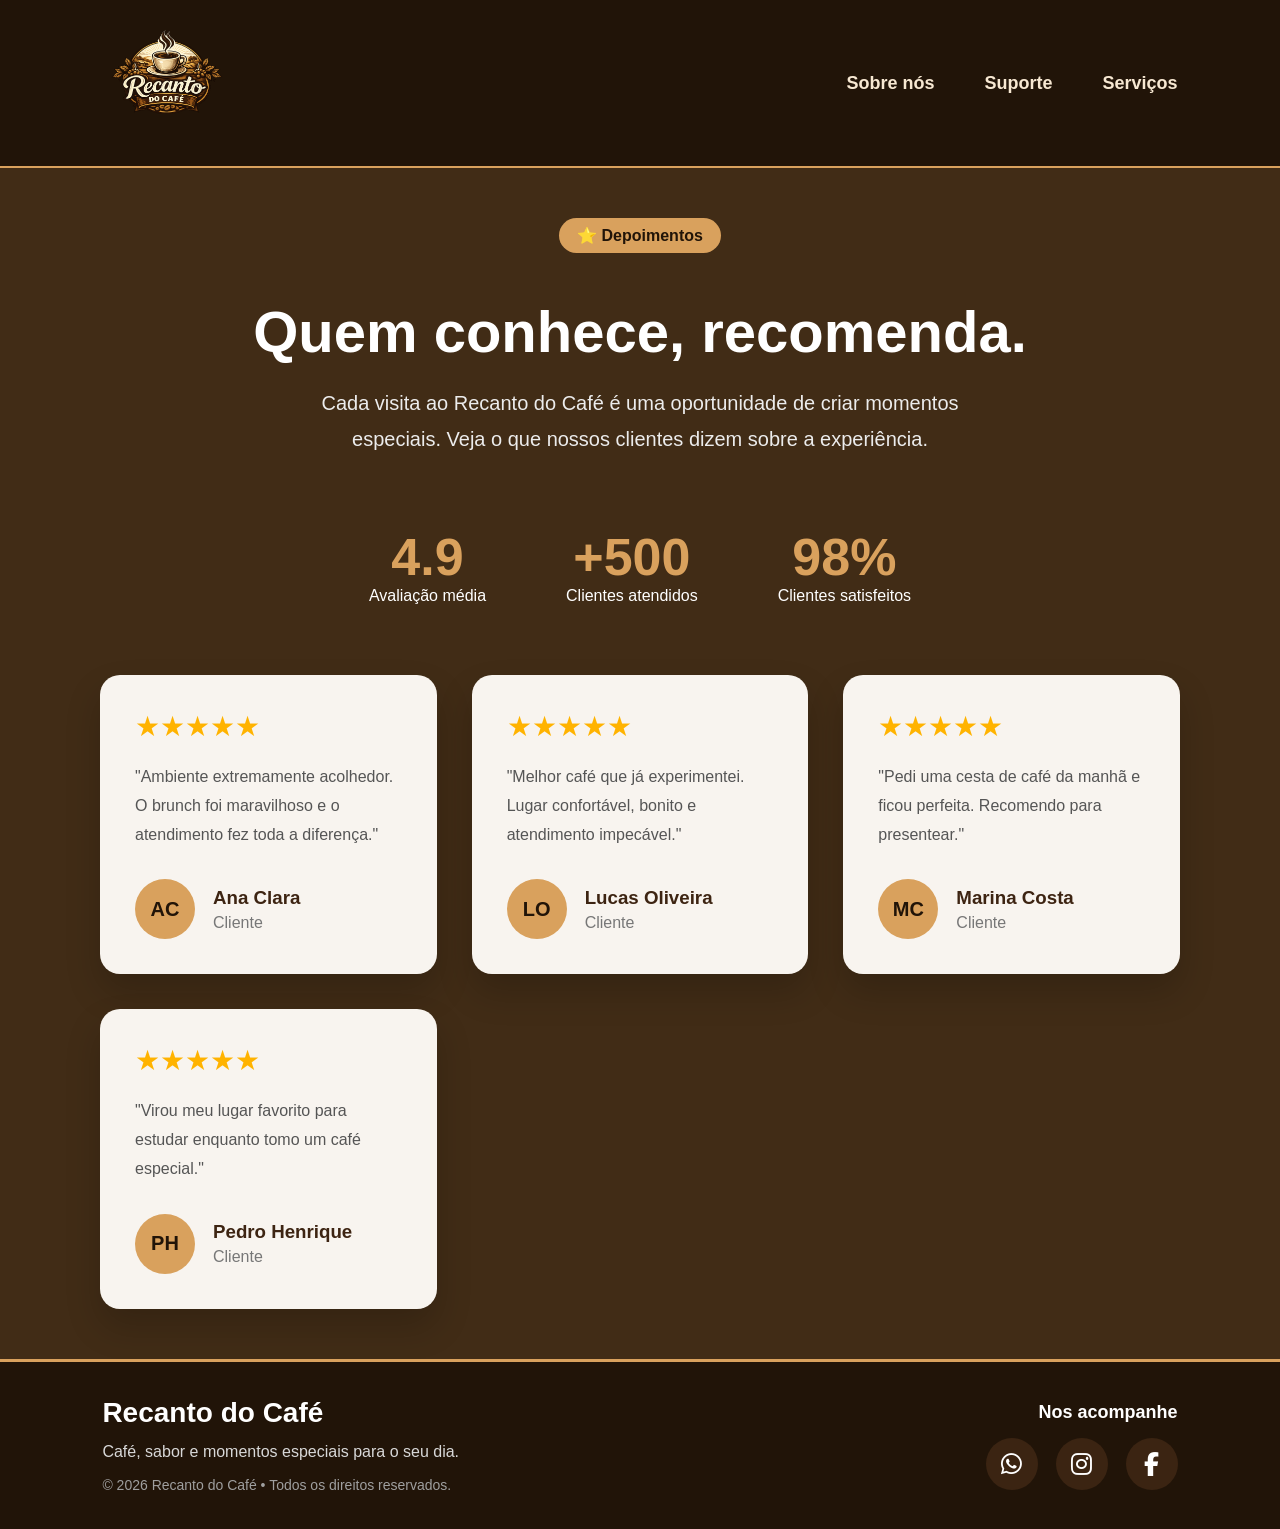
==== clientes.html @ d0ef9a6d "." ====
<!DOCTYPE html>
<html lang="pt-br">

<head>
    <meta charset="UTF-8">
    <meta name="viewport" content="width=device-width, initial-scale=1.0">
    <link rel="stylesheet" href="assets/styles/style.css">
    <link rel="stylesheet" href="https://cdnjs.cloudflare.com/ajax/libs/font-awesome/6.7.2/css/all.min.css">
    <link rel="icon" href="img/logo.png">
    <title>Recanto do Café | Depoimentos</title>
</head>

<body>
    <header>
        <div class="logo">
            <a href="index.php">
                <img src="img/logo.png" alt="Recanto do Café">
            </a>
        </div>

        <nav>
            <ul>
                <li><a href="sobre.html">Sobre nós</a></li>
                <li><a href="suporte.php">Suporte</a></li>
                <li><a href="servicos.html">Serviços</a></li>
            </ul>
        </nav>
    </header>

    <main>
        <section class="clientes-conteudo">

            <div class="titulo-clientes">

                <span class="tag">
                    ⭐ Depoimentos
                </span>

                <h1>Quem conhece, recomenda.</h1>

                <p>
                    Cada visita ao Recanto do Café é uma oportunidade de criar
                    momentos especiais. Veja o que nossos clientes dizem sobre
                    a experiência.
                </p>

            </div>

            <div class="estatisticas">

                <div class="numero">

                    <h2>4.9</h2>

                    <span>Avaliação média</span>

                </div>

                <div class="numero">

                    <h2>+500</h2>

                    <span>Clientes atendidos</span>

                </div>

                <div class="numero">

                    <h2>98%</h2>

                    <span>Clientes satisfeitos</span>

                </div>

            </div>

            <section class="depoimentos">

                <article class="depoimento">

                    <div class="estrelas">
                        ★★★★★
                    </div>

                    <p>
                        "Ambiente extremamente acolhedor. O brunch foi maravilhoso e
                        o atendimento fez toda a diferença."
                    </p>

                    <div class="cliente-info">

                        <div class="avatar">
                            AC
                        </div>

                        <div>

                            <h3>Ana Clara</h3>

                            <span>Cliente</span>

                        </div>

                    </div>

                </article>

                <article class="depoimento">

                    <div class="estrelas">
                        ★★★★★
                    </div>

                    <p>
                        "Melhor café que já experimentei. Lugar confortável,
                        bonito e atendimento impecável."
                    </p>

                    <div class="cliente-info">

                        <div class="avatar">
                            LO
                        </div>

                        <div>

                            <h3>Lucas Oliveira</h3>

                            <span>Cliente</span>

                        </div>

                    </div>

                </article>

                <article class="depoimento">

                    <div class="estrelas">
                        ★★★★★
                    </div>

                    <p>
                        "Pedi uma cesta de café da manhã e ficou perfeita.
                        Recomendo para presentear."
                    </p>

                    <div class="cliente-info">

                        <div class="avatar">
                            MC
                        </div>

                        <div>

                            <h3>Marina Costa</h3>

                            <span>Cliente</span>

                        </div>

                    </div>

                </article>

                <article class="depoimento">

                    <div class="estrelas">
                        ★★★★★
                    </div>

                    <p>
                        "Virou meu lugar favorito para estudar enquanto tomo um
                        café especial."
                    </p>

                    <div class="cliente-info">

                        <div class="avatar">
                            PH
                        </div>

                        <div>

                            <h3>Pedro Henrique</h3>

                            <span>Cliente</span>

                        </div>

                    </div>

                </article>

            </section>

        </section>
    </main>

    <footer>

        <div class="footer-conteudo">

            <div class="footer-info">

                <h3>Recanto do Café</h3>

                <p>
                    Café, sabor e momentos especiais para o seu dia.
                </p>

                <span>
                    &copy; 2026 Recanto do Café • Todos os direitos reservados.
                </span>

            </div>

            <div class="footer-redes">

                <h4>Nos acompanhe</h4>

                <div class="redes">

                    <a href="#" aria-label="WhatsApp">
                        <i class="fa-brands fa-whatsapp"></i>
                    </a>

                    <a href="#" aria-label="Instagram">
                        <i class="fa-brands fa-instagram"></i>
                    </a>

                    <a href="#" aria-label="Facebook">
                        <i class="fa-brands fa-facebook-f"></i>
                    </a>

                </div>

            </div>

        </div>

    </footer>
</body>

</html>
---- assets/styles/style.css ----
/* =========================================================
   RESET / BASE
========================================================= */

* {
    margin: 0;
    padding: 0;
    box-sizing: border-box;
}

html {
    scroll-behavior: smooth;
}

body {
    min-height: 100vh;
    display: flex;
    flex-direction: column;
    font-family: Arial, sans-serif;
    background: #412c16;
}

a {
    text-decoration: none;
    color: white;
}

img {
    display: block;
    max-width: 100%;
}


/* =========================================================
   HEADER
========================================================= */

header {
    width: 100%;
    background: #211408;
    padding: 18px 8%;

    display: flex;
    align-items: center;
    justify-content: space-between;

    border-bottom: 2px solid #d9a15d;
    position: relative;
    z-index: 1000;
}

.logo img {
    width: 130px;
    transition: transform .3s ease;
}

.logo img:hover {
    transform: scale(1.03);
}


/* MENU */

nav ul {
    display: flex;
    align-items: center;
    gap: 50px;
    list-style: none;
}

nav a {
    color: #f7e8d2;
    font-size: 18px;
    font-weight: 600;
    transition: color .25s ease;
}

nav a:hover {
    color: #d9a15d;
}


/* BOTÕES DO FORMULÁRIO */

.form button {
    padding: 10px 15px;
    margin: 5px;

    border: none;
    border-radius: 10px;

    background: #199400;
    color: white;

    font-size: 15px;
    font-weight: bold;

    transition: all .3s ease;
}

.form button:hover {
    cursor: pointer;
    transform: scale(1.03);
    background: #147800;
}


/* =========================================================
   HERO
========================================================= */

.hero {
    min-height: 5vh;
    padding: 40px 8%;

    display: flex;
    align-items: center;

    background: linear-gradient(
            #211408,
            #412c16
    );
}

.hero-conteudo {
    max-width: 700px;
    color: white;
}

.tag {
    display: inline-block;

    padding: 8px 18px;
    margin-bottom: 25px;

    border-radius: 30px;

    background: #d9a15d;
    color: #211408;

    font-weight: bold;
}

.hero h1 {
    margin-bottom: 25px;

    font-size: 64px;
    line-height: 1.1;
}

.hero p {
    margin-bottom: 40px;

    color: #f2f2f2;

    font-size: 22px;
    line-height: 1.7;
}

.hero-botoes {
    display: flex;
    gap: 20px;

    margin-bottom: 55px;
}

.btn-principal,
.btn-secundario {
    padding: 18px 38px;
    border-radius: 50px;

    transition: all .3s ease;
}

.btn-principal {
    background: #d9a15d;
    color: #211408;
    font-weight: bold;
}

.btn-principal:hover {
    transform: translateY(-4px);
}

.btn-secundario {
    border: 2px solid white;
    color: white;
}

.btn-secundario:hover {
    background: white;
    color: #211408;
}

.hero-info {
    display: flex;
    gap: 60px;
}

.hero-info h2 {
    color: #d9a15d;
    font-size: 34px;
}

.hero-info span {
    color: #e7e7e7;
}


/* =========================================================
   SERVIÇOS - HOME
========================================================= */

.servicos {
    display: grid;
    grid-template-columns: repeat(2, 1fr);
    gap: 30px;

    padding: 80px 10%;

    background: #412c16;
}

.card {
    overflow: hidden;

    display: flex;
    flex-direction: column;

    border-radius: 20px;
    background: #f8f1ea;
}

.card img {
    width: 100%;
    height: 300px;
    object-fit: cover;
}

.texto {
    padding: 40px;
}

.texto h2 {
    margin-bottom: 20px;

    color: #5a2415;
    font-size: 30px;
}

.texto p {
    color: #3d3d3d;
    line-height: 1.8;
}


/* =========================================================
   CARDÁPIO
========================================================= */

.cardapio {
    padding: 90px 10%;

    background: #412c16;
}

.conteudo-cardapio {
    max-width: 900px;
    margin: auto;

    text-align: center;
}

.cardapio h1 {
    margin-bottom: 18px;

    color: #ff7a1a;
    font-size: 52px;
}

.onda {
    width: 250px;
    height: 12px;

    margin: 0 auto 35px;

    background: radial-gradient(
            circle,
            #ff7a1a 65%,
            transparent 70%
    ) repeat-x;

    background-size: 22px 22px;
}

.cardapio p {
    max-width: 700px;

    margin: 0 auto 50px;

    color: white;
    line-height: 1.8;
}

.galeria {
    display: grid;
    grid-template-columns: repeat(2, 1fr);
    gap: 25px;

    margin-bottom: 50px;
}

.galeria img {
    width: 100%;
    height: 250px;

    object-fit: cover;

    transition: transform .3s ease;
}

.galeria img:hover {
    transform: scale(1.03);
}

.btn-cardapio {
    display: inline-block;

    padding: 18px 45px;

    border-radius: 50px;

    background: #199400;
    color: white;

    font-weight: 700;

    transition: all .3s ease;
}

.btn-cardapio:hover {
    transform: translateY(-3px);
    background: #147800;
}


/* =========================================================
   FOOTER
========================================================= */

footer {
    padding: 35px 8%;

    border-top: 3px solid #d9a15d;

    background: #211408;
    color: white;
}

.footer-conteudo {
    max-width: 1400px;
    margin: auto;

    display: flex;
    align-items: center;
    justify-content: space-between;

    gap: 40px;
    flex-wrap: wrap;
}

.footer-info h3 {
    margin-bottom: 10px;

    color: white;
    font-size: 28px;
}

.footer-info p {
    margin-bottom: 12px;

    color: #d8d8d8;
    font-size: 16px;
    line-height: 1.6;
}

.footer-info span {
    color: #9f9f9f;
    font-size: 14px;
}

.footer-redes {
    text-align: right;
}

.footer-redes h4 {
    margin-bottom: 15px;

    color: white;
    font-size: 18px;
}

.redes {
    display: flex;
    justify-content: flex-end;
    gap: 18px;
}

.redes a {
    width: 52px;
    height: 52px;

    display: flex;
    align-items: center;
    justify-content: center;

    border-radius: 50%;

    background: #3b2412;
    color: white;

    font-size: 24px;

    transition: all .3s ease;
}

.redes a:hover {
    transform: translateY(-4px);

    background: #d9a15d;
    color: #211408;

    box-shadow: 0 8px 18px rgba(0, 0, 0, .25);
}


/* =========================================================
   TÍTULO DAS PÁGINAS
========================================================= */

.section-titulo-paginas {
    padding: 30px;

    background: #412c16;

    text-align: center;
    color: white;
}


/* =========================================================
   SUPORTE
========================================================= */

.suporte-conteudo {
    padding: 80px 8%;
    margin: 50px;
    display: flex;
    align-items: center;
    justify-content: space-between;
    gap: 70px;

    background: #412c16;
}

.suporte-esquerda {
    flex: 1;

    padding: 50px;

    display: flex;
    flex-direction: column;
    align-items: center;
    gap: 20px;

    border: 1px solid #000;
    border-radius: 30px;

    background: #211408;
    color: wheat;
}

.suporte-direita {
    flex: 1;
}

.suporte-direita img {
    width: 100%;

    border-radius: 22px;

    box-shadow: 0 20px 40px rgba(0, 0, 0, .25);
}

.suporte h1 {
    margin: 20px 0;

    color: white;
    font-size: 58px;
}

.suporte p {
    margin-bottom: 40px;

    color: #ececec;

    font-size: 20px;
    line-height: 1.8;
}

.contatos {
    display: flex;
    flex-direction: column;
    gap: 25px;

    margin-bottom: 45px;
}

.contato-item {
    display: flex;
    align-items: center;
    gap: 20px;
}

.contato-item i {
    width: 60px;
    height: 60px;

    display: flex;
    align-items: center;
    justify-content: center;

    flex-shrink: 0;

    border-radius: 50%;

    background: #d9a15d;
    color: #211408;

    font-size: 24px;
}

.contato-item h3 {
    margin-bottom: 5px;
    color: white;
}

.contato-item span {
    color: #d7d7d7;
}

.apps {
    display: flex;
    gap: 20px;
}

.apps a {
    width: 60px;
    height: 60px;

    display: flex;
    align-items: center;
    justify-content: center;

    border-radius: 50%;

    background: #2d1d10;
    color: white;

    font-size: 28px;

    transition: all .3s ease;
}

.apps a:hover {
    transform: translateY(-5px);

    background: #d9a15d;
    color: #211408;
}


/* =========================================================
   SOBRE
========================================================= */

.sobre {
    flex: 1;

    padding: 90px 8%;

    background: #412c16;
}

.sobre-conteudo {
    padding: 50px 100px;

    display: flex;
    align-items: center;
    justify-content: space-between;

    gap: 80px;

    background: #412c16;
}

.sobre-imagem {
    flex: 1;
    text-align: center;
}

.sobre-imagem img {
    width: 100%;
    max-width: 450px;

    border-radius: 25px;

    box-shadow: 0 20px 40px rgba(0, 0, 0, .53);
}

.sobre-texto {
    flex: 1.2;
}

.sobre-texto h1 {
    margin: 20px 0;

    color: white;

    font-size: 56px;
    line-height: 1.2;
}

.sobre-texto p {
    margin-bottom: 25px;

    color: #ececec;

    font-size: 20px;
    line-height: 1.9;
}

.sobre-destaques {
    display: flex;
    flex-wrap: wrap;
    gap: 20px;

    margin-top: 40px;
}

.destaque {
    padding: 18px 22px;

    display: flex;
    align-items: center;
    gap: 15px;

    border-radius: 15px;

    background: #4d341b;

    transition: all .3s ease;
}

.destaque:hover {
    transform: translateY(-2px);
    background: #5b3e22;
}

.destaque i {
    color: #d9a15d;
    font-size: 24px;
}

.destaque span {
    color: white;
    font-weight: 600;
}


/* =========================================================
   PÁGINA DE SERVIÇOS
========================================================= */

.pagina-servicos {
    flex: 1;

    padding: 90px 8%;

    background: #412c16;
}

.servicos-conteudo {
    padding: 50px 100px;
    background: #412c16;
}

.titulo-servicos {
    margin-bottom: 70px;

    text-align: center;
    color: white;
}

.titulo-servicos h1 {
    margin: 20px 0;

    font-size: 58px;
}

.titulo-servicos p {
    max-width: 700px;
    margin: auto;

    color: #ececec;

    font-size: 20px;
    line-height: 1.8;
}

.cards-servicos {
    display: grid;

    grid-template-columns:
        repeat(auto-fit, minmax(320px, 1fr));

    gap: 40px;
}

.servico-card {
    overflow: hidden;

    border-radius: 22px;

    background: #f8f4ef;

    box-shadow: 0 18px 40px rgba(0, 0, 0, .18);

    transition: transform .35s ease;
}

.servico-card:hover {
    transform: translateY(-10px);
}

.servico-card img {
    width: 100%;
    height: 280px;

    object-fit: cover;
}

.servico-info {
    padding: 35px;
}

.servico-info i {
    width: 70px;
    height: 70px;

    margin-bottom: 25px;

    display: flex;
    align-items: center;
    justify-content: center;

    border-radius: 50%;

    background: #d9a15d;
    color: #211408;

    font-size: 30px;
}

.servico-info h2 {
    margin-bottom: 15px;

    color: #4b2411;
    font-size: 34px;
}

.servico-info p {
    margin-bottom: 25px;

    color: #555;
    line-height: 1.8;
}

.servico-info ul {
    margin-bottom: 35px;
    list-style: none;
}

.servico-info li {
    margin-bottom: 12px;

    color: #333;
    font-size: 17px;
}

.btn-servico {
    display: inline-block;

    padding: 16px 34px;

    border-radius: 40px;

    background: #199400;
    color: white;

    font-weight: 600;

    transition: all .3s ease;
}

.btn-servico:hover {
    transform: translateY(-3px);
    background: #147800;
}


/* =========================================================
   CLIENTES
========================================================= */

.clientes {
    flex: 1;

    padding: 90px 8%;

    background: #412c16;
}

.clientes-conteudo {
    padding: 50px 100px;

    background: #412c16;
}

.titulo-clientes {
    margin-bottom: 50px;

    text-align: center;
    color: white;
}

.titulo-clientes h1 {
    margin: 20px 0;

    font-size: 58px;
}

.titulo-clientes p {
    max-width: 700px;
    margin: auto;

    color: #ececec;

    font-size: 20px;
    line-height: 1.8;
}

.estatisticas {
    margin: 70px 0;

    display: flex;
    justify-content: center;
    flex-wrap: wrap;

    gap: 80px;
}

.numero {
    text-align: center;
}

.numero h2 {
    color: #d9a15d;
    font-size: 52px;
}

.numero span {
    color: white;
}

.depoimentos {
    display: grid;

    grid-template-columns:
        repeat(auto-fit, minmax(300px, 1fr));

    gap: 35px;
}

.depoimento {
    padding: 35px;

    border-radius: 20px;

    background: #f8f4ef;

    box-shadow: 0 18px 35px rgba(0, 0, 0, .18);

    transition: transform .3s ease;
}

.depoimento:hover {
    transform: translateY(-8px);
}

.estrelas {
    margin-bottom: 20px;

    color: #ffb300;
    font-size: 28px;
}

.depoimento p {
    margin-bottom: 30px;

    color: #555;
    line-height: 1.8;
}

.cliente-info {
    display: flex;
    align-items: center;
    gap: 18px;
}

.avatar {
    width: 60px;
    height: 60px;

    display: flex;
    align-items: center;
    justify-content: center;

    flex-shrink: 0;

    border-radius: 50%;

    background: #d9a15d;
    color: #211408;

    font-size: 20px;
    font-weight: bold;
}

.cliente-info h3 {
    margin-bottom: 5px;
    color: #3d2412;
}

.cliente-info span {
    color: #777;
}


/* =========================================================
   MODAL / MENU MOBILE
========================================================= */

.modal {
    position: fixed;
    top: 0;
    left: 0;

    width: 280px;
    height: 100vh;

    background: #211408;

    z-index: 9999;

    transform: translateX(-100%);
    visibility: hidden;

    transition: transform 0.3s ease,
    visibility 0.3s ease;
}

.modal.aberto {
    transform: translateX(0);
    visibility: visible;
}

/* =========================================================
   RESPONSIVO - TABLET
========================================================= */

@media (max-width: 1000px) {

    nav ul {
        gap: 25px;
    }

    nav a {
        font-size: 16px;
    }

    .hero h1 {
        font-size: 52px;
    }

    .sobre-conteudo,
    .servicos-conteudo,
    .clientes-conteudo {
        padding: 40px;
    }

    .suporte-conteudo {
        flex-direction: column-reverse;
        text-align: center;
    }

    .contato-item {
        justify-content: center;
    }

    .apps {
        justify-content: center;
    }
}


/* =========================================================
   RESPONSIVO - CELULAR
========================================================= */

@media (max-width: 768px) {

    /* HEADER */
    header {
        padding: 12px 18px;
    }

    .logo img {
        width: 75px;
    }

    nav ul {
        display: none;
    }

    .form button {
        display: none;
    }


    /* HERO */
    .hero {
        min-height: auto;
        padding: 40px 18px;
    }

    .hero h1 {
        font-size: 34px;
    }

    .hero p {
        font-size: 16px;
        line-height: 1.6;
    }

    .hero-botoes {
        flex-direction: column;
        gap: 12px;

        margin-bottom: 35px;
    }

    .btn-principal,
    .btn-secundario {
        width: 100%;

        padding: 14px 20px;

        text-align: center;
    }

    .hero-info {
        gap: 25px;
        flex-wrap: wrap;
    }

    .hero-info h2 {
        font-size: 26px;
    }


    /* SERVIÇOS HOME */
    .servicos {
        grid-template-columns: 1fr;

        padding: 30px 16px;
        gap: 18px;
    }

    .card img {
        height: 170px;
    }

    .texto {
        padding: 18px;
    }

    .texto h2 {
        margin-bottom: 10px;
        font-size: 18px;
    }

    .texto p {
        font-size: 13px;
        line-height: 1.5;
    }


    /* CARDÁPIO */
    .cardapio {
        padding: 35px 18px;
    }

    .cardapio h1 {
        font-size: 28px;
    }

    .cardapio p {
        font-size: 13px;
    }

    .galeria {
        grid-template-columns: 1fr 1fr;
        gap: 10px;
    }

    .galeria img {
        height: 120px;
    }

    .btn-cardapio {
        padding: 12px 20px;
        font-size: 12px;
    }


    /* SOBRE */
    .sobre {
        padding: 35px 18px;
    }

    .sobre-conteudo {
        padding: 20px 0;

        flex-direction: column;
        gap: 30px;

        text-align: center;
    }

    .sobre-imagem img {
        width: 100%;
        max-width: 320px;
        margin: auto;
    }

    .sobre-texto h1 {
        font-size: 34px;
    }

    .sobre-texto p {
        font-size: 14px;
        line-height: 1.6;
    }

    .sobre-destaques {
        justify-content: center;
    }

    .destaque {
        width: 100%;
        justify-content: center;
    }


    /* SUPORTE */
    .suporte-conteudo {
        padding: 35px 18px;

        flex-direction: column-reverse;
        gap: 30px;
    }

    .suporte-esquerda {
        width: 100%;
        margin: 0;
        padding: 30px 20px;
    }

    .suporte-direita img {
        width: 100%;
    }

    .suporte h1 {
        font-size: 32px;
    }

    .suporte p {
        font-size: 16px;
        line-height: 1.6;
    }

    .contato-item {
        justify-content: flex-start;
        text-align: left;
    }

    .apps {
        justify-content: center;
    }


    /* PÁGINA SERVIÇOS */
    .pagina-servicos {
        padding: 35px 18px;
    }

    .servicos-conteudo {
        padding: 20px 0;
    }

    .titulo-servicos {
        margin-bottom: 40px;
    }

    .titulo-servicos h1 {
        font-size: 34px;
    }

    .titulo-servicos p {
        font-size: 15px;
    }

    .cards-servicos {
        grid-template-columns: 1fr;
        gap: 25px;
    }

    .servico-card img {
        height: 200px;
    }

    .servico-info {
        padding: 25px;
    }

    .servico-info h2 {
        font-size: 27px;
    }


    /* CLIENTES */
    .clientes {
        padding: 35px 18px;
    }

    .clientes-conteudo {
        padding: 20px 0;
    }

    .titulo-clientes h1 {
        font-size: 30px;
    }

    .titulo-clientes p {
        font-size: 14px;
    }

    .estatisticas {
        gap: 35px;
        margin: 40px 0;
    }

    .numero h2 {
        font-size: 38px;
    }

    .depoimentos {
        grid-template-columns: 1fr;
        gap: 18px;
    }

    .depoimento {
        padding: 20px;
    }

    .depoimento p {
        font-size: 14px;
    }


    /* FOOTER */
    footer {
        padding: 25px 18px;
    }

    .footer-conteudo {
        flex-direction: column;
        align-items: center;

        text-align: center;
    }

    .footer-redes {
        text-align: center;
    }

    .redes {
        justify-content: center;
    }

    .footer-info p {
        font-size: 13px;
    }

    .footer-info span {
        font-size: 12px;
    }


    /* MODAL */
    .modal {
        width: 280px;
    }
}


/* =========================================================
   CELULARES PEQUENOS
========================================================= */

@media (max-width: 480px) {

    .hero h1 {
        font-size: 29px;
    }

    .hero p {
        font-size: 15px;
    }

    .hero-info {
        flex-direction: column;
        gap: 15px;
    }

    .cardapio h1,
    .titulo-servicos h1,
    .titulo-clientes h1 {
        font-size: 26px;
    }

    .galeria img {
        height: 100px;
    }

    .servico-info h2 {
        font-size: 24px;
    }

    .contato-item i {
        width: 50px;
        height: 50px;
        font-size: 20px;
    }

    .apps a {
        width: 52px;
        height: 52px;
        font-size: 23px;
    }
}
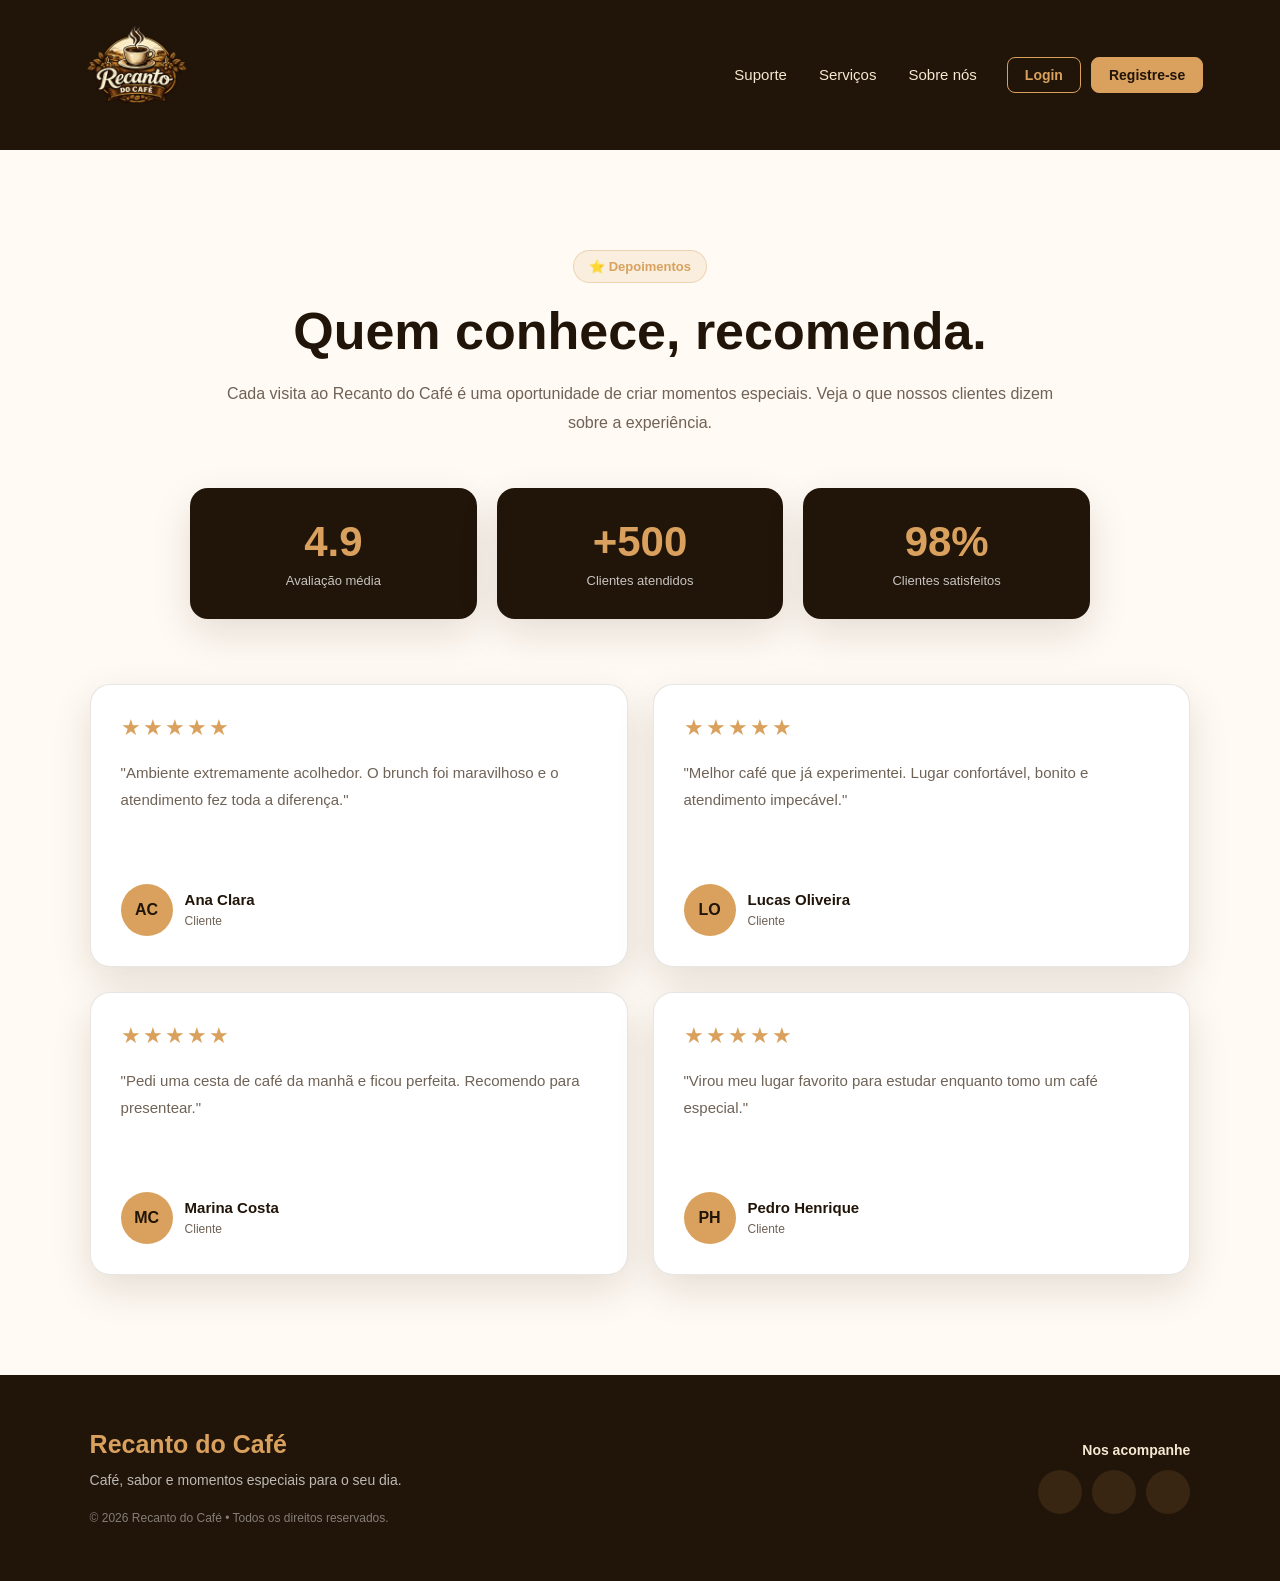
==== commit 42f3676f: "PRONTO" ====
--- a/clientes.html
+++ b/clientes.html
@@ -5,241 +5,284 @@
     <meta charset="UTF-8">
     <meta name="viewport" content="width=device-width, initial-scale=1.0">
     <link rel="stylesheet" href="assets/styles/style.css">
-    <link rel="stylesheet" href="https://cdnjs.cloudflare.com/ajax/libs/font-awesome/6.7.2/css/all.min.css">
+    <link rel="stylesheet" href="assets/styles/forms.css">
+    <link rel="stylesheet" href="assets/styles/responsividade.css">
     <link rel="icon" href="img/logo.png">
-    <title>Recanto do Café | Depoimentos</title>
+    <link href="https://cdnjs.cloudflare.com/ajax/libs/font-awesome/7.3.1/css/all.min.css">
+    <title>Recanto do Café | Home</title>
 </head>
 
 <body>
-    <header>
-        <div class="logo">
-            <a href="index.php">
-                <img src="img/logo.png" alt="Recanto do Café">
-            </a>
-        </div>
-
+<header>
+    <div class="logo">
+        <a href="index.php">
+            <img src="img/logo.png" alt="Recanto do Café">
+        </a>
+    </div>
+
+
+    <div class="nav">
         <nav>
             <ul>
-                <li><a href="sobre.html">Sobre nós</a></li>
                 <li><a href="suporte.php">Suporte</a></li>
                 <li><a href="servicos.html">Serviços</a></li>
+                <li><a href="sobre.html">Sobre nós</a></li>
             </ul>
         </nav>
-    </header>
-
-    <main>
-        <section class="clientes-conteudo">
-
-            <div class="titulo-clientes">
+    </div>
+
+
+    <div class="form">
+        <button>
+            <a href="form_login.php">Login</a>
+        </button>
+        <button>
+            <a href="form_register.php">Registre-se</a>
+        </button>
+    </div>
+
+    <div class="modal">
+        <button class="menu-btn">
+            <i class="fa-solid fa-bars"></i>
+        </button>
+    </div>
+    <div class="menuDropDown">
+        <nav>
+            <ul>
+                <li><a href="suporte.php">Suporte</a></li>
+                <li><a href="servicos.html">Serviços</a></li>
+                <li><a href="sobre.html">Sobre nós</a></li>
+                <li><a href="clientes.html">Clientes</a></li>
+            </ul>
+        </nav>
+
+
+        <div class="form">
+            <button>
+                <a href="form_login.php">Login</a>
+            </button>
+            <button>
+                <a href="form_register.php">Registre-se</a>
+            </button>
+        </div>
+    </div>
+</header>
+
+<main>
+    <section class="clientes-conteudo">
+
+        <div class="titulo-clientes">
 
                 <span class="tag">
                     ⭐ Depoimentos
                 </span>
 
-                <h1>Quem conhece, recomenda.</h1>
-
-                <p>
-                    Cada visita ao Recanto do Café é uma oportunidade de criar
-                    momentos especiais. Veja o que nossos clientes dizem sobre
-                    a experiência.
-                </p>
-
-            </div>
-
-            <div class="estatisticas">
-
-                <div class="numero">
-
-                    <h2>4.9</h2>
-
-                    <span>Avaliação média</span>
-
-                </div>
-
-                <div class="numero">
-
-                    <h2>+500</h2>
-
-                    <span>Clientes atendidos</span>
-
-                </div>
-
-                <div class="numero">
-
-                    <h2>98%</h2>
-
-                    <span>Clientes satisfeitos</span>
-
-                </div>
-
-            </div>
-
-            <section class="depoimentos">
-
-                <article class="depoimento">
-
-                    <div class="estrelas">
-                        ★★★★★
-                    </div>
-
-                    <p>
-                        "Ambiente extremamente acolhedor. O brunch foi maravilhoso e
-                        o atendimento fez toda a diferença."
-                    </p>
-
-                    <div class="cliente-info">
-
-                        <div class="avatar">
-                            AC
-                        </div>
-
-                        <div>
-
-                            <h3>Ana Clara</h3>
-
-                            <span>Cliente</span>
-
-                        </div>
-
-                    </div>
-
-                </article>
-
-                <article class="depoimento">
-
-                    <div class="estrelas">
-                        ★★★★★
-                    </div>
-
-                    <p>
-                        "Melhor café que já experimentei. Lugar confortável,
-                        bonito e atendimento impecável."
-                    </p>
-
-                    <div class="cliente-info">
-
-                        <div class="avatar">
-                            LO
-                        </div>
-
-                        <div>
-
-                            <h3>Lucas Oliveira</h3>
-
-                            <span>Cliente</span>
-
-                        </div>
-
-                    </div>
-
-                </article>
-
-                <article class="depoimento">
-
-                    <div class="estrelas">
-                        ★★★★★
-                    </div>
-
-                    <p>
-                        "Pedi uma cesta de café da manhã e ficou perfeita.
-                        Recomendo para presentear."
-                    </p>
-
-                    <div class="cliente-info">
-
-                        <div class="avatar">
-                            MC
-                        </div>
-
-                        <div>
-
-                            <h3>Marina Costa</h3>
-
-                            <span>Cliente</span>
-
-                        </div>
-
-                    </div>
-
-                </article>
-
-                <article class="depoimento">
-
-                    <div class="estrelas">
-                        ★★★★★
-                    </div>
-
-                    <p>
-                        "Virou meu lugar favorito para estudar enquanto tomo um
-                        café especial."
-                    </p>
-
-                    <div class="cliente-info">
-
-                        <div class="avatar">
-                            PH
-                        </div>
-
-                        <div>
-
-                            <h3>Pedro Henrique</h3>
-
-                            <span>Cliente</span>
-
-                        </div>
-
-                    </div>
-
-                </article>
-
-            </section>
+            <h1>Quem conhece, recomenda.</h1>
+
+            <p>
+                Cada visita ao Recanto do Café é uma oportunidade de criar
+                momentos especiais. Veja o que nossos clientes dizem sobre
+                a experiência.
+            </p>
+
+        </div>
+
+        <div class="estatisticas">
+
+            <div class="numero">
+
+                <h2>4.9</h2>
+
+                <span>Avaliação média</span>
+
+            </div>
+
+            <div class="numero">
+
+                <h2>+500</h2>
+
+                <span>Clientes atendidos</span>
+
+            </div>
+
+            <div class="numero">
+
+                <h2>98%</h2>
+
+                <span>Clientes satisfeitos</span>
+
+            </div>
+
+        </div>
+
+        <section class="depoimentos">
+
+            <article class="depoimento">
+
+                <div class="estrelas">
+                    ★★★★★
+                </div>
+
+                <p>
+                    "Ambiente extremamente acolhedor. O brunch foi maravilhoso e
+                    o atendimento fez toda a diferença."
+                </p>
+
+                <div class="cliente-info">
+
+                    <div class="avatar">
+                        AC
+                    </div>
+
+                    <div>
+
+                        <h3>Ana Clara</h3>
+
+                        <span>Cliente</span>
+
+                    </div>
+
+                </div>
+
+            </article>
+
+            <article class="depoimento">
+
+                <div class="estrelas">
+                    ★★★★★
+                </div>
+
+                <p>
+                    "Melhor café que já experimentei. Lugar confortável,
+                    bonito e atendimento impecável."
+                </p>
+
+                <div class="cliente-info">
+
+                    <div class="avatar">
+                        LO
+                    </div>
+
+                    <div>
+
+                        <h3>Lucas Oliveira</h3>
+
+                        <span>Cliente</span>
+
+                    </div>
+
+                </div>
+
+            </article>
+
+            <article class="depoimento">
+
+                <div class="estrelas">
+                    ★★★★★
+                </div>
+
+                <p>
+                    "Pedi uma cesta de café da manhã e ficou perfeita.
+                    Recomendo para presentear."
+                </p>
+
+                <div class="cliente-info">
+
+                    <div class="avatar">
+                        MC
+                    </div>
+
+                    <div>
+
+                        <h3>Marina Costa</h3>
+
+                        <span>Cliente</span>
+
+                    </div>
+
+                </div>
+
+            </article>
+
+            <article class="depoimento">
+
+                <div class="estrelas">
+                    ★★★★★
+                </div>
+
+                <p>
+                    "Virou meu lugar favorito para estudar enquanto tomo um
+                    café especial."
+                </p>
+
+                <div class="cliente-info">
+
+                    <div class="avatar">
+                        PH
+                    </div>
+
+                    <div>
+
+                        <h3>Pedro Henrique</h3>
+
+                        <span>Cliente</span>
+
+                    </div>
+
+                </div>
+
+            </article>
 
         </section>
-    </main>
-
-    <footer>
-
-        <div class="footer-conteudo">
-
-            <div class="footer-info">
-
-                <h3>Recanto do Café</h3>
-
-                <p>
-                    Café, sabor e momentos especiais para o seu dia.
-                </p>
-
-                <span>
+
+    </section>
+</main>
+
+<footer>
+
+    <div class="footer-conteudo">
+
+        <div class="footer-info">
+
+            <h3>Recanto do Café</h3>
+
+            <p>
+                Café, sabor e momentos especiais para o seu dia.
+            </p>
+
+            <span>
                     &copy; 2026 Recanto do Café • Todos os direitos reservados.
                 </span>
 
-            </div>
-
-            <div class="footer-redes">
-
-                <h4>Nos acompanhe</h4>
-
-                <div class="redes">
-
-                    <a href="#" aria-label="WhatsApp">
-                        <i class="fa-brands fa-whatsapp"></i>
-                    </a>
-
-                    <a href="#" aria-label="Instagram">
-                        <i class="fa-brands fa-instagram"></i>
-                    </a>
-
-                    <a href="#" aria-label="Facebook">
-                        <i class="fa-brands fa-facebook-f"></i>
-                    </a>
-
-                </div>
-
-            </div>
-
-        </div>
-
-    </footer>
+        </div>
+
+        <div class="footer-redes">
+
+            <h4>Nos acompanhe</h4>
+
+            <div class="redes">
+
+                <a href="#" aria-label="WhatsApp">
+                    <i class="fa-brands fa-whatsapp"></i>
+                </a>
+
+                <a href="#" aria-label="Instagram">
+                    <i class="fa-brands fa-instagram"></i>
+                </a>
+
+                <a href="#" aria-label="Facebook">
+                    <i class="fa-brands fa-facebook-f"></i>
+                </a>
+
+            </div>
+
+        </div>
+
+    </div>
+
+</footer>
+
+<script src="assets/scripts/script.js"></script>
 </body>
 
 </html>
--- a/assets/styles/style.css
+++ b/assets/styles/style.css
@@ -1,6 +1,41 @@
+/* =========================================================
+       RECANTO DO CAFÉ
+       CSS COMPLETO
+       INDEX + PÁGINAS INTERNAS + MENU MOBILE + FOOTER
+       ========================================================= */
+
+
+    /* =========================================================
+       VARIÁVEIS
+       ========================================================= */
+
+:root {
+    --marrom-escuro: #211408;
+    --marrom: #412c16;
+    --marrom-medio: #5a3518;
+
+    --dourado: #d9a15d;
+    --dourado-claro: #f0c98f;
+
+    --creme: #f7e8d2;
+    --creme-claro: #fffaf3;
+
+    --branco: #ffffff;
+    --texto: #2d2117;
+    --texto-claro: #6f6256;
+
+    --borda: rgba(65, 44, 22, .12);
+
+    --sombra: 0 15px 40px rgba(33, 20, 8, .12);
+    --sombra-forte: 0 20px 50px rgba(33, 20, 8, .20);
+
+    --transicao: .3s ease;
+}
+
+
 /* =========================================================
    RESET / BASE
-========================================================= */
+   ========================================================= */
 
 * {
     margin: 0;
@@ -13,45 +48,82 @@
 }
 
 body {
+    width: 100%;
     min-height: 100vh;
-    display: flex;
-    flex-direction: column;
-    font-family: Arial, sans-serif;
-    background: #412c16;
+
+    font-family: "Poppins", Arial, sans-serif;
+
+    color: var(--texto);
+    background: var(--creme-claro);
+
+    overflow-x: hidden;
+}
+
+img {
+    max-width: 100%;
+    display: block;
 }
 
 a {
+    color: inherit;
     text-decoration: none;
-    color: white;
-}
-
-img {
-    display: block;
-    max-width: 100%;
+}
+
+button {
+    font-family: inherit;
+}
+
+ul {
+    margin: 0;
+    padding: 0;
 }
 
 
 /* =========================================================
    HEADER
-========================================================= */
+   ========================================================= */
 
 header {
+    position: relative;
+    z-index: 10000;
+
     width: 100%;
-    background: #211408;
-    padding: 18px 8%;
+
+    min-height: 80px;
+
+    padding: 15px 6%;
 
     display: flex;
     align-items: center;
     justify-content: space-between;
 
-    border-bottom: 2px solid #d9a15d;
-    position: relative;
-    z-index: 1000;
+    gap: 30px;
+
+    background: var(--marrom-escuro);
+}
+
+
+/* LOGO */
+
+.logo {
+    display: flex;
+    align-items: center;
+
+    flex-shrink: 0;
+}
+
+.logo a {
+    display: flex;
+    align-items: center;
 }
 
 .logo img {
-    width: 130px;
-    transition: transform .3s ease;
+    width: 120px;
+    height: auto;
+
+    object-fit: contain;
+
+    transition: transform var(--transicao);
 }
 
 .logo img:hover {
@@ -59,356 +131,1414 @@
 }
 
 
-/* MENU */
-
-nav ul {
+/* NAV DESKTOP */
+
+.nav {
     display: flex;
     align-items: center;
-    gap: 50px;
-    list-style: none;
-}
-
-nav a {
-    color: #f7e8d2;
-    font-size: 18px;
-    font-weight: 600;
-    transition: color .25s ease;
-}
-
-nav a:hover {
-    color: #d9a15d;
-}
-
-
-/* BOTÕES DO FORMULÁRIO */
-
-.form button {
-    padding: 10px 15px;
-    margin: 5px;
-
-    border: none;
-    border-radius: 10px;
-
-    background: #199400;
-    color: white;
-
-    font-size: 15px;
-    font-weight: bold;
-
-    transition: all .3s ease;
-}
-
-.form button:hover {
-    cursor: pointer;
-    transform: scale(1.03);
-    background: #147800;
-}
-
-
-/* =========================================================
-   HERO
-========================================================= */
-
-.hero {
-    min-height: 5vh;
-    padding: 40px 8%;
-
+
+    margin-left: auto;
+}
+
+.nav nav ul {
     display: flex;
     align-items: center;
 
-    background: linear-gradient(
-            #211408,
-            #412c16
-    );
-}
+    gap: 32px;
+
+    list-style: none;
+}
+
+.nav nav a {
+    position: relative;
+
+    color: var(--creme);
+
+    font-size: 15px;
+    font-weight: 500;
+
+    transition: color var(--transicao);
+}
+
+.nav nav a::after {
+    content: "";
+
+    position: absolute;
+
+    left: 0;
+    bottom: -7px;
+
+    width: 0;
+    height: 2px;
+
+    background: var(--dourado);
+
+    transition: width var(--transicao);
+}
+
+.nav nav a:hover {
+    color: var(--dourado);
+}
+
+.nav nav a:hover::after {
+    width: 100%;
+}
+
+
+/* FORM DESKTOP */
+
+header > .form {
+    display: flex;
+    align-items: center;
+
+    gap: 10px;
+}
+
+header > .form button {
+    border: 1px solid var(--dourado);
+
+    border-radius: 8px;
+
+    background: transparent;
+
+    padding: 9px 17px;
+
+    cursor: pointer;
+
+    transition:
+            background var(--transicao),
+            color var(--transicao),
+            transform var(--transicao);
+}
+
+header > .form button a {
+    color: var(--dourado);
+
+    font-size: 14px;
+    font-weight: 600;
+}
+
+header > .form button:last-child {
+    background: var(--dourado);
+}
+
+header > .form button:last-child a {
+    color: var(--marrom-escuro);
+}
+
+header > .form button:hover {
+    transform: translateY(-2px);
+}
+
+header > .form button:first-child:hover {
+    background: var(--dourado);
+}
+
+header > .form button:first-child:hover a {
+    color: var(--marrom-escuro);
+}
+
+
+/* =========================================================
+   MENU MOBILE
+   ========================================================= */
+
+.modal {
+    display: none;
+}
+
+.menu-btn {
+    width: 44px;
+    height: 44px;
+
+    display: none;
+
+    align-items: center;
+    justify-content: center;
+
+    border: 1px solid rgba(217, 161, 93, .5);
+    border-radius: 9px;
+
+    background: transparent;
+
+    color: var(--dourado);
+
+    font-size: 20px;
+
+    cursor: pointer;
+
+    transition:
+            background var(--transicao),
+            color var(--transicao);
+}
+
+.menu-btn:hover {
+    background: var(--dourado);
+    color: var(--marrom-escuro);
+}
+
+
+/* DROPDOWN */
+
+.menuDropDown {
+    display: none;
+}
+
+
+/* =========================================================
+   TAG
+   ========================================================= */
+
+.tag {
+    display: inline-flex;
+    align-items: center;
+
+    width: fit-content;
+
+    padding: 8px 15px;
+
+    border-radius: 50px;
+
+    background: rgba(217, 161, 93, .13);
+    border: 1px solid rgba(217, 161, 93, .35);
+
+    color: var(--dourado);
+
+    font-size: 13px;
+    font-weight: 600;
+}
+
+
+/* =========================================================
+   INDEX.PHP
+   HERO
+   ========================================================= */
+
+.hero {
+    position: relative;
+
+    min-height: calc(100vh - 80px);
+
+    padding: 100px 7%;
+
+    display: flex;
+    align-items: center;
+
+    overflow: hidden;
+
+    background:
+            linear-gradient(
+                    90deg,
+                    rgba(33, 20, 8, .98) 0%,
+                    rgba(33, 20, 8, .90) 45%,
+                    rgba(33, 20, 8, .70) 100%
+            ),
+            url("../../img/café.png") center / cover no-repeat;
+    background: fixed;
+
+    color: var(--branco);
+}
+
+
+/* detalhe decorativo */
+
+.hero::before {
+    content: "";
+
+    position: absolute;
+
+    width: 400px;
+    height: 400px;
+
+    right: -180px;
+    top: -180px;
+
+    border-radius: 50%;
+
+    border: 1px solid rgba(217, 161, 93, .25);
+}
+
+.hero::after {
+    content: "";
+
+    position: absolute;
+
+    width: 250px;
+    height: 250px;
+
+    left: -150px;
+    bottom: -150px;
+
+    border-radius: 50%;
+
+    background: rgba(217, 161, 93, .08);
+}
+
 
 .hero-conteudo {
-    max-width: 700px;
-    color: white;
-}
-
-.tag {
-    display: inline-block;
-
-    padding: 8px 18px;
+    position: relative;
+    z-index: 2;
+
+    width: min(800px, 100%);
+}
+
+
+.hero-conteudo .tag {
     margin-bottom: 25px;
-
-    border-radius: 30px;
-
-    background: #d9a15d;
-    color: #211408;
-
-    font-weight: bold;
-}
+}
+
 
 .hero h1 {
+    max-width: 800px;
+
     margin-bottom: 25px;
 
-    font-size: 64px;
-    line-height: 1.1;
-}
-
-.hero p {
-    margin-bottom: 40px;
-
-    color: #f2f2f2;
-
-    font-size: 22px;
-    line-height: 1.7;
-}
+    font-size: clamp(42px, 5vw, 72px);
+
+    line-height: 1.08;
+
+    font-weight: 700;
+
+    letter-spacing: -1.5px;
+}
+
+
+.hero-conteudo > p {
+    max-width: 680px;
+
+    margin-bottom: 35px;
+
+    color: rgba(255, 255, 255, .82);
+
+    font-size: 17px;
+
+    line-height: 1.8;
+}
+
+
+/* BOTÕES HERO */
 
 .hero-botoes {
     display: flex;
-    gap: 20px;
+    align-items: center;
+
+    gap: 15px;
 
     margin-bottom: 55px;
 }
 
 .btn-principal,
 .btn-secundario {
-    padding: 18px 38px;
-    border-radius: 50px;
-
-    transition: all .3s ease;
+    display: inline-flex;
+    align-items: center;
+    justify-content: center;
+
+    min-height: 50px;
+
+    padding: 13px 24px;
+
+    border-radius: 8px;
+
+    font-size: 14px;
+    font-weight: 600;
+
+    transition:
+            transform var(--transicao),
+            background var(--transicao),
+            color var(--transicao);
 }
 
 .btn-principal {
-    background: #d9a15d;
-    color: #211408;
-    font-weight: bold;
+    background: var(--dourado);
+
+    color: var(--marrom-escuro);
 }
 
 .btn-principal:hover {
-    transform: translateY(-4px);
+    transform: translateY(-3px);
+
+    background: var(--dourado-claro);
 }
 
 .btn-secundario {
-    border: 2px solid white;
-    color: white;
+    border: 1px solid rgba(255, 255, 255, .35);
+
+    color: var(--branco);
+
+    background: rgba(255, 255, 255, .04);
 }
 
 .btn-secundario:hover {
-    background: white;
-    color: #211408;
-}
+    transform: translateY(-3px);
+
+    background: var(--branco);
+
+    color: var(--marrom-escuro);
+}
+
+
+/* INFORMAÇÕES HERO */
 
 .hero-info {
     display: flex;
-    gap: 60px;
-}
-
-.hero-info h2 {
-    color: #d9a15d;
-    font-size: 34px;
-}
-
-.hero-info span {
-    color: #e7e7e7;
-}
-
-
-/* =========================================================
-   SERVIÇOS - HOME
-========================================================= */
-
-.servicos {
-    display: grid;
-    grid-template-columns: repeat(2, 1fr);
-    gap: 30px;
-
-    padding: 80px 10%;
-
-    background: #412c16;
-}
-
-.card {
-    overflow: hidden;
-
+    align-items: center;
+
+    gap: 55px;
+}
+
+.hero-info > div {
     display: flex;
     flex-direction: column;
 
-    border-radius: 20px;
-    background: #f8f1ea;
-}
+    gap: 5px;
+}
+
+.hero-info h2 {
+    color: var(--dourado);
+
+    font-size: 24px;
+    font-weight: 700;
+}
+
+.hero-info span {
+    color: rgba(255, 255, 255, .70);
+
+    font-size: 12px;
+}
+
+
+/* =========================================================
+   INDEX
+   SERVIÇOS / CARDS
+   ========================================================= */
+
+.servicos {
+    width: 100%;
+
+    padding: 90px 7%;
+
+    background: var(--creme-claro);
+}
+
+
+.card {
+    width: min(1200px, 100%);
+
+    min-height: 330px;
+
+    margin: 0 auto 35px;
+
+    display: grid;
+    grid-template-columns: 1fr 1fr;
+
+    overflow: hidden;
+
+    border-radius: 25px;
+
+    background: var(--branco);
+
+    box-shadow: var(--sombra);
+
+    transition:
+            transform var(--transicao),
+            box-shadow var(--transicao);
+}
+
+.card:last-child {
+    margin-bottom: 0;
+}
+
+.card:hover {
+    transform: translateY(-5px);
+
+    box-shadow: var(--sombra-forte);
+}
+
+
+.card .texto {
+    padding: 55px;
+
+    display: flex;
+    flex-direction: column;
+    justify-content: center;
+
+    background: var(--branco);
+}
+
+
+.card .texto h2 {
+    margin-bottom: 18px;
+
+    color: var(--marrom-escuro);
+
+    font-size: 30px;
+
+    line-height: 1.15;
+}
+
+
+.card .texto p {
+    max-width: 500px;
+
+    color: var(--texto-claro);
+
+    font-size: 16px;
+
+    line-height: 1.8;
+}
+
 
 .card img {
     width: 100%;
-    height: 300px;
+    height: 100%;
+
+    min-height: 330px;
+
     object-fit: cover;
-}
-
-.texto {
-    padding: 40px;
-}
-
-.texto h2 {
-    margin-bottom: 20px;
-
-    color: #5a2415;
-    font-size: 30px;
-}
-
-.texto p {
-    color: #3d3d3d;
+
+    transition: transform .5s ease;
+}
+
+.card:hover img {
+    transform: scale(1.04);
+}
+
+
+/* =========================================================
+   INDEX
+   CARDÁPIO
+   ========================================================= */
+
+.cardapio {
+    padding: 100px 7%;
+
+    background:
+            linear-gradient(
+                    135deg,
+                    var(--marrom-escuro),
+                    var(--marrom)
+            );
+
+    color: var(--branco);
+}
+
+
+.conteudo-cardapio {
+    width: min(1200px, 100%);
+
+    margin: 0 auto;
+
+    text-align: center;
+}
+
+
+.conteudo-cardapio h1 {
+    margin-bottom: 15px;
+
+    color: var(--dourado);
+
+    font-size: clamp(32px, 4vw, 48px);
+
+    line-height: 1.15;
+}
+
+
+.onda {
+    width: 80px;
+    height: 3px;
+
+    margin: 0 auto 25px;
+
+    border-radius: 50px;
+
+    background: var(--dourado);
+}
+
+
+.conteudo-cardapio > p {
+    max-width: 750px;
+
+    margin: 0 auto 45px;
+
+    color: rgba(255, 255, 255, .75);
+
+    font-size: 16px;
+
     line-height: 1.8;
 }
 
 
-/* =========================================================
-   CARDÁPIO
-========================================================= */
-
-.cardapio {
-    padding: 90px 10%;
-
-    background: #412c16;
-}
-
-.conteudo-cardapio {
-    max-width: 900px;
-    margin: auto;
-
-    text-align: center;
-}
-
-.cardapio h1 {
-    margin-bottom: 18px;
-
-    color: #ff7a1a;
-    font-size: 52px;
-}
-
-.onda {
-    width: 250px;
-    height: 12px;
-
-    margin: 0 auto 35px;
-
-    background: radial-gradient(
-            circle,
-            #ff7a1a 65%,
-            transparent 70%
-    ) repeat-x;
-
-    background-size: 22px 22px;
-}
-
-.cardapio p {
-    max-width: 700px;
-
-    margin: 0 auto 50px;
-
-    color: white;
-    line-height: 1.8;
-}
+/* GALERIA */
 
 .galeria {
     display: grid;
-    grid-template-columns: repeat(2, 1fr);
-    gap: 25px;
-
-    margin-bottom: 50px;
-}
+
+    grid-template-columns: repeat(4, 1fr);
+
+    gap: 18px;
+
+    margin-bottom: 45px;
+}
+
 
 .galeria img {
     width: 100%;
-    height: 250px;
+    height: 230px;
 
     object-fit: cover;
 
-    transition: transform .3s ease;
-}
+    border-radius: 15px;
+
+    transition:
+            transform var(--transicao),
+            opacity var(--transicao);
+}
+
 
 .galeria img:hover {
     transform: scale(1.03);
-}
+
+    opacity: .9;
+}
+
 
 .btn-cardapio {
-    display: inline-block;
-
-    padding: 18px 45px;
-
-    border-radius: 50px;
-
-    background: #199400;
-    color: white;
-
+    display: inline-flex;
+    align-items: center;
+    justify-content: center;
+
+    min-height: 52px;
+
+    padding: 14px 27px;
+
+    border-radius: 8px;
+
+    background: var(--dourado);
+
+    color: var(--marrom-escuro);
+
+    font-size: 14px;
     font-weight: 700;
 
-    transition: all .3s ease;
-}
+    transition:
+            transform var(--transicao),
+            background var(--transicao);
+}
+
 
 .btn-cardapio:hover {
     transform: translateY(-3px);
-    background: #147800;
+
+    background: var(--dourado-claro);
+}
+
+
+/* =========================================================
+   TÍTULO DAS PÁGINAS INTERNAS
+   ========================================================= */
+
+.section-titulo-paginas {
+    padding: 75px 7%;
+
+    text-align: center;
+
+    background:
+            linear-gradient(
+                    135deg,
+                    var(--marrom-escuro),
+                    var(--marrom)
+            );
+
+    color: var(--branco);
+}
+
+
+.section-titulo-paginas h1 {
+    margin-bottom: 15px;
+
+    color: var(--dourado);
+
+    font-size: 52px;
+
+    line-height: 1.1;
+}
+
+
+.section-titulo-paginas p {
+    max-width: 650px;
+
+    margin: 0 auto;
+
+    color: rgba(255, 255, 255, .75);
+
+    font-size: 16px;
+
+    line-height: 1.7;
+}
+
+
+/* =========================================================
+   SUPORTE
+   ========================================================= */
+
+.suporte-conteudo {
+    width: 100%;
+
+    min-height: 650px;
+
+    padding: 90px 7%;
+
+    display: flex;
+    align-items: center;
+    justify-content: center;
+
+    background: var(--creme-claro);
+}
+
+
+.suporte-esquerda {
+    width: min(1100px, 100%);
+
+    padding: 55px;
+
+    border-radius: 28px;
+
+    background: var(--branco);
+
+    box-shadow: var(--sombra);
+}
+
+
+.suporte-esquerda .tag {
+    margin-bottom: 22px;
+}
+
+
+.suporte-esquerda h1 {
+    margin-bottom: 20px;
+
+    color: var(--marrom-escuro);
+
+    font-size: 48px;
+
+    line-height: 1.1;
+}
+
+
+.suporte-esquerda > p {
+    max-width: 700px;
+
+    margin-bottom: 40px;
+
+    color: var(--texto-claro);
+
+    font-size: 16px;
+
+    line-height: 1.8;
+}
+
+
+/* CONTATOS */
+
+.contatos {
+    display: grid;
+
+    grid-template-columns: repeat(3, 1fr);
+
+    gap: 15px;
+
+    margin-bottom: 35px;
+}
+
+
+.contato-item {
+    padding: 20px;
+
+    display: flex;
+    align-items: center;
+
+    gap: 15px;
+
+    border-radius: 15px;
+
+    background: #fffaf3;
+
+    border: 1px solid var(--borda);
+}
+
+
+.contato-item i {
+    width: 50px;
+    height: 50px;
+
+    flex-shrink: 0;
+
+    display: flex;
+    align-items: center;
+    justify-content: center;
+
+    border-radius: 12px;
+
+    background: var(--dourado);
+
+    color: var(--marrom-escuro);
+
+    font-size: 20px;
+}
+
+
+.contato-item h3 {
+    margin-bottom: 4px;
+
+    color: var(--marrom-escuro);
+
+    font-size: 15px;
+}
+
+
+.contato-item span {
+    color: var(--texto-claro);
+
+    font-size: 12px;
+
+    word-break: break-word;
+}
+
+
+/* REDES */
+
+.apps {
+    display: flex;
+    align-items: center;
+
+    gap: 10px;
+}
+
+
+.apps a {
+    width: 48px;
+    height: 48px;
+
+    display: flex;
+    align-items: center;
+    justify-content: center;
+
+    border-radius: 50%;
+
+    background: var(--marrom-escuro);
+
+    color: var(--dourado);
+
+    font-size: 20px;
+
+    transition:
+            transform var(--transicao),
+            background var(--transicao);
+}
+
+
+.apps a:hover {
+    transform: translateY(-3px);
+
+    background: var(--dourado);
+
+    color: var(--marrom-escuro);
+}
+
+
+/* =========================================================
+   SOBRE
+   ========================================================= */
+
+.sobre {
+    min-height: 700px;
+
+    padding: 100px 7%;
+
+    background: var(--creme-claro);
+}
+
+
+.sobre-conteudo {
+    width: min(1200px, 100%);
+
+    margin: 0 auto;
+
+    display: flex;
+    align-items: center;
+
+    gap: 70px;
+}
+
+
+.sobre-imagem {
+    width: 50%;
+
+    flex-shrink: 0;
+}
+
+
+.sobre-imagem img {
+    width: 100%;
+
+    min-height: 500px;
+
+    object-fit: cover;
+
+    border-radius: 25px;
+
+    box-shadow: var(--sombra-forte);
+}
+
+
+.sobre-texto {
+    width: 50%;
+}
+
+
+.sobre-texto .tag {
+    margin-bottom: 20px;
+}
+
+
+.sobre-texto h1 {
+    margin-bottom: 25px;
+
+    color: var(--marrom-escuro);
+
+    font-size: 50px;
+
+    line-height: 1.1;
+}
+
+
+.sobre-texto p {
+    margin-bottom: 18px;
+
+    color: var(--texto-claro);
+
+    font-size: 16px;
+
+    line-height: 1.8;
+}
+
+
+/* DESTAQUES */
+
+.sobre-destaques {
+    margin-top: 35px;
+
+    display: grid;
+
+    grid-template-columns: repeat(2, 1fr);
+
+    gap: 12px;
+}
+
+
+.destaque {
+    min-height: 70px;
+
+    padding: 15px;
+
+    display: flex;
+    align-items: center;
+
+    gap: 12px;
+
+    border-radius: 12px;
+
+    background: var(--branco);
+
+    border: 1px solid var(--borda);
+
+    box-shadow: 0 5px 20px rgba(33, 20, 8, .05);
+}
+
+
+.destaque i {
+    color: var(--dourado);
+
+    font-size: 22px;
+}
+
+
+.destaque span {
+    color: var(--marrom-escuro);
+
+    font-size: 14px;
+    font-weight: 600;
+}
+
+
+/* =========================================================
+   SERVIÇOS
+   ========================================================= */
+
+.servicos-conteudo {
+    padding: 100px 7%;
+
+    background: var(--creme-claro);
+}
+
+
+.titulo-servicos {
+    width: min(850px, 100%);
+
+    margin: 0 auto 60px;
+
+    text-align: center;
+}
+
+
+.titulo-servicos .tag {
+    margin-bottom: 20px;
+}
+
+
+.titulo-servicos h1 {
+    margin-bottom: 20px;
+
+    color: var(--marrom-escuro);
+
+    font-size: 52px;
+
+    line-height: 1.1;
+}
+
+
+.titulo-servicos p {
+    color: var(--texto-claro);
+
+    font-size: 16px;
+
+    line-height: 1.8;
+}
+
+
+.cards-servicos {
+    width: min(1100px, 100%);
+
+    margin: 0 auto;
+
+    display: grid;
+
+    grid-template-columns: repeat(2, 1fr);
+
+    gap: 30px;
+}
+
+
+.servico-card {
+    overflow: hidden;
+
+    border-radius: 25px;
+
+    background: var(--branco);
+
+    box-shadow: var(--sombra);
+
+    transition:
+            transform var(--transicao),
+            box-shadow var(--transicao);
+}
+
+
+.servico-card:hover {
+    transform: translateY(-6px);
+
+    box-shadow: var(--sombra-forte);
+}
+
+
+.servico-card > img {
+    width: 100%;
+    height: 280px;
+
+    object-fit: cover;
+}
+
+
+.servico-info {
+    padding: 35px;
+}
+
+
+.servico-info > i {
+    width: 70px;
+    height: 70px;
+
+    margin-bottom: 20px;
+
+    display: flex;
+    align-items: center;
+    justify-content: center;
+
+    border-radius: 18px;
+
+    background: var(--dourado);
+
+    color: var(--marrom-escuro);
+
+    font-size: 28px;
+}
+
+
+.servico-info h2 {
+    margin-bottom: 15px;
+
+    color: var(--marrom-escuro);
+
+    font-size: 30px;
+
+    line-height: 1.15;
+}
+
+
+.servico-info p {
+    margin-bottom: 20px;
+
+    color: var(--texto-claro);
+
+    font-size: 15px;
+
+    line-height: 1.7;
+}
+
+
+.servico-info ul {
+    margin-bottom: 25px;
+
+    list-style: none;
+}
+
+
+.servico-info li {
+    position: relative;
+
+    margin-bottom: 10px;
+
+    padding-left: 25px;
+
+    color: var(--texto);
+
+    font-size: 14px;
+}
+
+
+.servico-info li::before {
+    content: "\f00c";
+
+    position: absolute;
+
+    left: 0;
+    top: 2px;
+
+    font-family: "Font Awesome 6 Free";
+    font-weight: 900;
+
+    color: var(--dourado);
+}
+
+
+.btn-servico {
+    display: inline-flex;
+    align-items: center;
+    justify-content: center;
+
+    padding: 13px 22px;
+
+    border-radius: 8px;
+
+    background: var(--marrom-escuro);
+
+    color: var(--dourado);
+
+    font-size: 14px;
+    font-weight: 600;
+
+    transition:
+            transform var(--transicao),
+            background var(--transicao);
+}
+
+
+.btn-servico:hover {
+    transform: translateY(-2px);
+
+    background: var(--dourado);
+
+    color: var(--marrom-escuro);
+}
+
+
+/* =========================================================
+   CLIENTES
+   ========================================================= */
+
+.clientes-conteudo {
+    padding: 100px 7%;
+
+    background: var(--creme-claro);
+}
+
+
+.titulo-clientes {
+    width: min(850px, 100%);
+
+    margin: 0 auto 50px;
+
+    text-align: center;
+}
+
+
+.titulo-clientes .tag {
+    margin-bottom: 20px;
+}
+
+
+.titulo-clientes h1 {
+    margin-bottom: 20px;
+
+    color: var(--marrom-escuro);
+
+    font-size: 52px;
+
+    line-height: 1.1;
+}
+
+
+.titulo-clientes p {
+    color: var(--texto-claro);
+
+    font-size: 16px;
+
+    line-height: 1.8;
+}
+
+
+/* ESTATÍSTICAS */
+
+.estatisticas {
+    width: min(900px, 100%);
+
+    margin: 0 auto 65px;
+
+    display: grid;
+
+    grid-template-columns: repeat(3, 1fr);
+
+    gap: 20px;
+}
+
+
+.numero {
+    padding: 30px 20px;
+
+    text-align: center;
+
+    border-radius: 18px;
+
+    background: var(--marrom-escuro);
+
+    box-shadow: var(--sombra);
+}
+
+
+.numero h2 {
+    margin-bottom: 5px;
+
+    color: var(--dourado);
+
+    font-size: 42px;
+}
+
+
+.numero span {
+    color: rgba(255, 255, 255, .75);
+
+    font-size: 13px;
+}
+
+
+/* DEPOIMENTOS */
+
+.depoimentos {
+    width: min(1200px, 100%);
+
+    margin: 0 auto;
+
+    display: grid;
+
+    grid-template-columns: repeat(2, 1fr);
+
+    gap: 25px;
+}
+
+
+.depoimento {
+    padding: 30px;
+
+    border-radius: 20px;
+
+    background: var(--branco);
+
+    border: 1px solid var(--borda);
+
+    box-shadow: var(--sombra);
+}
+
+
+.estrelas {
+    margin-bottom: 18px;
+
+    color: var(--dourado);
+
+    font-size: 22px;
+
+    letter-spacing: 2px;
+}
+
+
+.depoimento p {
+    min-height: 100px;
+
+    margin-bottom: 25px;
+
+    color: var(--texto-claro);
+
+    font-size: 15px;
+
+    line-height: 1.8;
+}
+
+
+.cliente-info {
+    display: flex;
+    align-items: center;
+
+    gap: 12px;
+}
+
+
+.avatar {
+    width: 52px;
+    height: 52px;
+
+    flex-shrink: 0;
+
+    display: flex;
+    align-items: center;
+    justify-content: center;
+
+    border-radius: 50%;
+
+    background: var(--dourado);
+
+    color: var(--marrom-escuro);
+
+    font-size: 16px;
+    font-weight: 700;
+}
+
+
+.cliente-info h3 {
+    margin-bottom: 3px;
+
+    color: var(--marrom-escuro);
+
+    font-size: 15px;
+}
+
+
+.cliente-info span {
+    color: var(--texto-claro);
+
+    font-size: 12px;
 }
 
 
 /* =========================================================
    FOOTER
-========================================================= */
+   ========================================================= */
 
 footer {
-    padding: 35px 8%;
-
-    border-top: 3px solid #d9a15d;
-
-    background: #211408;
-    color: white;
-}
+    padding: 55px 7%;
+
+    background: var(--marrom-escuro);
+
+    color: var(--branco);
+}
+
 
 .footer-conteudo {
-    max-width: 1400px;
-    margin: auto;
+    width: min(1200px, 100%);
+
+    margin: 0 auto;
 
     display: flex;
     align-items: center;
     justify-content: space-between;
 
     gap: 40px;
-    flex-wrap: wrap;
-}
+}
+
 
 .footer-info h3 {
     margin-bottom: 10px;
 
-    color: white;
-    font-size: 28px;
-}
+    color: var(--dourado);
+
+    font-size: 25px;
+}
+
 
 .footer-info p {
-    margin-bottom: 12px;
-
-    color: #d8d8d8;
-    font-size: 16px;
-    line-height: 1.6;
-}
+    max-width: 450px;
+
+    margin-bottom: 15px;
+
+    color: rgba(255, 255, 255, .70);
+
+    font-size: 14px;
+
+    line-height: 1.7;
+}
+
 
 .footer-info span {
-    color: #9f9f9f;
-    font-size: 14px;
-}
+    color: rgba(255, 255, 255, .45);
+
+    font-size: 12px;
+}
+
 
 .footer-redes {
     text-align: right;
 }
 
+
 .footer-redes h4 {
-    margin-bottom: 15px;
-
-    color: white;
-    font-size: 18px;
-}
+    margin-bottom: 12px;
+
+    color: var(--creme);
+
+    font-size: 14px;
+}
+
 
 .redes {
     display: flex;
+    align-items: center;
     justify-content: flex-end;
-    gap: 18px;
-}
+
+    gap: 10px;
+}
+
 
 .redes a {
-    width: 52px;
-    height: 52px;
+    width: 44px;
+    height: 44px;
 
     display: flex;
     align-items: center;
@@ -416,752 +1546,689 @@
 
     border-radius: 50%;
 
-    background: #3b2412;
-    color: white;
-
-    font-size: 24px;
-
-    transition: all .3s ease;
-}
+    background: rgba(217, 161, 93, .12);
+
+    color: var(--dourado);
+
+    font-size: 18px;
+
+    transition:
+            background var(--transicao),
+            color var(--transicao),
+            transform var(--transicao);
+}
+
 
 .redes a:hover {
-    transform: translateY(-4px);
-
-    background: #d9a15d;
-    color: #211408;
-
-    box-shadow: 0 8px 18px rgba(0, 0, 0, .25);
+    transform: translateY(-3px);
+
+    background: var(--dourado);
+
+    color: var(--marrom-escuro);
 }
 
 
 /* =========================================================
-   TÍTULO DAS PÁGINAS
-========================================================= */
-
-.section-titulo-paginas {
-    padding: 30px;
-
-    background: #412c16;
-
-    text-align: center;
-    color: white;
-}
-
-
-/* =========================================================
-   SUPORTE
-========================================================= */
-
-.suporte-conteudo {
-    padding: 80px 8%;
-    margin: 50px;
-    display: flex;
-    align-items: center;
-    justify-content: space-between;
-    gap: 70px;
-
-    background: #412c16;
-}
-
-.suporte-esquerda {
-    flex: 1;
-
-    padding: 50px;
-
-    display: flex;
-    flex-direction: column;
-    align-items: center;
-    gap: 20px;
-
-    border: 1px solid #000;
-    border-radius: 30px;
-
-    background: #211408;
-    color: wheat;
-}
-
-.suporte-direita {
-    flex: 1;
-}
-
-.suporte-direita img {
-    width: 100%;
-
-    border-radius: 22px;
-
-    box-shadow: 0 20px 40px rgba(0, 0, 0, .25);
-}
-
-.suporte h1 {
-    margin: 20px 0;
-
-    color: white;
-    font-size: 58px;
-}
-
-.suporte p {
-    margin-bottom: 40px;
-
-    color: #ececec;
-
-    font-size: 20px;
-    line-height: 1.8;
-}
-
-.contatos {
-    display: flex;
-    flex-direction: column;
-    gap: 25px;
-
-    margin-bottom: 45px;
-}
-
-.contato-item {
-    display: flex;
-    align-items: center;
-    gap: 20px;
-}
-
-.contato-item i {
-    width: 60px;
-    height: 60px;
-
-    display: flex;
-    align-items: center;
-    justify-content: center;
-
-    flex-shrink: 0;
-
-    border-radius: 50%;
-
-    background: #d9a15d;
-    color: #211408;
-
-    font-size: 24px;
-}
-
-.contato-item h3 {
-    margin-bottom: 5px;
-    color: white;
-}
-
-.contato-item span {
-    color: #d7d7d7;
-}
-
-.apps {
-    display: flex;
-    gap: 20px;
-}
-
-.apps a {
-    width: 60px;
-    height: 60px;
-
-    display: flex;
-    align-items: center;
-    justify-content: center;
-
-    border-radius: 50%;
-
-    background: #2d1d10;
-    color: white;
-
-    font-size: 28px;
-
-    transition: all .3s ease;
-}
-
-.apps a:hover {
-    transform: translateY(-5px);
-
-    background: #d9a15d;
-    color: #211408;
-}
-
-
-/* =========================================================
-   SOBRE
-========================================================= */
-
-.sobre {
-    flex: 1;
-
-    padding: 90px 8%;
-
-    background: #412c16;
-}
-
-.sobre-conteudo {
-    padding: 50px 100px;
-
-    display: flex;
-    align-items: center;
-    justify-content: space-between;
-
-    gap: 80px;
-
-    background: #412c16;
-}
-
-.sobre-imagem {
-    flex: 1;
-    text-align: center;
-}
-
-.sobre-imagem img {
-    width: 100%;
-    max-width: 450px;
-
-    border-radius: 25px;
-
-    box-shadow: 0 20px 40px rgba(0, 0, 0, .53);
-}
-
-.sobre-texto {
-    flex: 1.2;
-}
-
-.sobre-texto h1 {
-    margin: 20px 0;
-
-    color: white;
-
-    font-size: 56px;
-    line-height: 1.2;
-}
-
-.sobre-texto p {
-    margin-bottom: 25px;
-
-    color: #ececec;
-
-    font-size: 20px;
-    line-height: 1.9;
-}
-
-.sobre-destaques {
-    display: flex;
-    flex-wrap: wrap;
-    gap: 20px;
-
-    margin-top: 40px;
-}
-
-.destaque {
-    padding: 18px 22px;
-
-    display: flex;
-    align-items: center;
-    gap: 15px;
-
-    border-radius: 15px;
-
-    background: #4d341b;
-
-    transition: all .3s ease;
-}
-
-.destaque:hover {
-    transform: translateY(-2px);
-    background: #5b3e22;
-}
-
-.destaque i {
-    color: #d9a15d;
-    font-size: 24px;
-}
-
-.destaque span {
-    color: white;
-    font-weight: 600;
-}
-
-
-/* =========================================================
-   PÁGINA DE SERVIÇOS
-========================================================= */
-
-.pagina-servicos {
-    flex: 1;
-
-    padding: 90px 8%;
-
-    background: #412c16;
-}
-
-.servicos-conteudo {
-    padding: 50px 100px;
-    background: #412c16;
-}
-
-.titulo-servicos {
-    margin-bottom: 70px;
-
-    text-align: center;
-    color: white;
-}
-
-.titulo-servicos h1 {
-    margin: 20px 0;
-
-    font-size: 58px;
-}
-
-.titulo-servicos p {
-    max-width: 700px;
-    margin: auto;
-
-    color: #ececec;
-
-    font-size: 20px;
-    line-height: 1.8;
-}
-
-.cards-servicos {
-    display: grid;
-
-    grid-template-columns:
-        repeat(auto-fit, minmax(320px, 1fr));
-
-    gap: 40px;
-}
-
-.servico-card {
-    overflow: hidden;
-
-    border-radius: 22px;
-
-    background: #f8f4ef;
-
-    box-shadow: 0 18px 40px rgba(0, 0, 0, .18);
-
-    transition: transform .35s ease;
-}
-
-.servico-card:hover {
-    transform: translateY(-10px);
-}
-
-.servico-card img {
-    width: 100%;
-    height: 280px;
-
-    object-fit: cover;
-}
-
-.servico-info {
-    padding: 35px;
-}
-
-.servico-info i {
-    width: 70px;
-    height: 70px;
-
-    margin-bottom: 25px;
-
-    display: flex;
-    align-items: center;
-    justify-content: center;
-
-    border-radius: 50%;
-
-    background: #d9a15d;
-    color: #211408;
-
-    font-size: 30px;
-}
-
-.servico-info h2 {
-    margin-bottom: 15px;
-
-    color: #4b2411;
-    font-size: 34px;
-}
-
-.servico-info p {
-    margin-bottom: 25px;
-
-    color: #555;
-    line-height: 1.8;
-}
-
-.servico-info ul {
-    margin-bottom: 35px;
-    list-style: none;
-}
-
-.servico-info li {
-    margin-bottom: 12px;
-
-    color: #333;
-    font-size: 17px;
-}
-
-.btn-servico {
-    display: inline-block;
-
-    padding: 16px 34px;
-
-    border-radius: 40px;
-
-    background: #199400;
-    color: white;
-
-    font-weight: 600;
-
-    transition: all .3s ease;
-}
-
-.btn-servico:hover {
-    transform: translateY(-3px);
-    background: #147800;
-}
-
-
-/* =========================================================
-   CLIENTES
-========================================================= */
-
-.clientes {
-    flex: 1;
-
-    padding: 90px 8%;
-
-    background: #412c16;
-}
-
-.clientes-conteudo {
-    padding: 50px 100px;
-
-    background: #412c16;
-}
-
-.titulo-clientes {
-    margin-bottom: 50px;
-
-    text-align: center;
-    color: white;
-}
-
-.titulo-clientes h1 {
-    margin: 20px 0;
-
-    font-size: 58px;
-}
-
-.titulo-clientes p {
-    max-width: 700px;
-    margin: auto;
-
-    color: #ececec;
-
-    font-size: 20px;
-    line-height: 1.8;
-}
-
-.estatisticas {
-    margin: 70px 0;
-
-    display: flex;
-    justify-content: center;
-    flex-wrap: wrap;
-
-    gap: 80px;
-}
-
-.numero {
-    text-align: center;
-}
-
-.numero h2 {
-    color: #d9a15d;
-    font-size: 52px;
-}
-
-.numero span {
-    color: white;
-}
-
-.depoimentos {
-    display: grid;
-
-    grid-template-columns:
-        repeat(auto-fit, minmax(300px, 1fr));
-
-    gap: 35px;
-}
-
-.depoimento {
-    padding: 35px;
-
-    border-radius: 20px;
-
-    background: #f8f4ef;
-
-    box-shadow: 0 18px 35px rgba(0, 0, 0, .18);
-
-    transition: transform .3s ease;
-}
-
-.depoimento:hover {
-    transform: translateY(-8px);
-}
-
-.estrelas {
-    margin-bottom: 20px;
-
-    color: #ffb300;
-    font-size: 28px;
-}
-
-.depoimento p {
-    margin-bottom: 30px;
-
-    color: #555;
-    line-height: 1.8;
-}
-
-.cliente-info {
-    display: flex;
-    align-items: center;
-    gap: 18px;
-}
-
-.avatar {
-    width: 60px;
-    height: 60px;
-
-    display: flex;
-    align-items: center;
-    justify-content: center;
-
-    flex-shrink: 0;
-
-    border-radius: 50%;
-
-    background: #d9a15d;
-    color: #211408;
-
-    font-size: 20px;
-    font-weight: bold;
-}
-
-.cliente-info h3 {
-    margin-bottom: 5px;
-    color: #3d2412;
-}
-
-.cliente-info span {
-    color: #777;
-}
-
-
-/* =========================================================
-   MODAL / MENU MOBILE
-========================================================= */
-
-.modal {
-    position: fixed;
-    top: 0;
-    left: 0;
-
-    width: 280px;
-    height: 100vh;
-
-    background: #211408;
-
-    z-index: 9999;
-
-    transform: translateX(-100%);
-    visibility: hidden;
-
-    transition: transform 0.3s ease,
-    visibility 0.3s ease;
-}
-
-.modal.aberto {
-    transform: translateX(0);
-    visibility: visible;
-}
-
-/* =========================================================
-   RESPONSIVO - TABLET
-========================================================= */
-
-@media (max-width: 1000px) {
-
-    nav ul {
+   MOBILE
+   ========================================================= */
+
+@media (max-width: 768px) {
+
+    /* HEADER */
+
+    header {
+        min-height: 70px;
+
+        padding: 15px 5%;
+    }
+
+    .logo img {
+        width: 100px;
+    }
+
+    .nav,
+    header > .form {
+        display: none;
+    }
+
+    .modal {
+        display: block;
+    }
+
+    .menu-btn {
+        display: flex;
+
+        position: relative;
+        z-index: 10002;
+    }
+
+
+    /* MENU DROPDOWN */
+
+    .menuDropDown {
+        position: absolute;
+
+        top: 100%;
+        right: 5%;
+
+        width: min(300px, 90vw);
+
+        padding: 25px;
+
+        display: flex;
+        flex-direction: column;
+
         gap: 25px;
-    }
-
-    nav a {
-        font-size: 16px;
-    }
-
-    .hero h1 {
-        font-size: 52px;
-    }
-
-    .sobre-conteudo,
-    .servicos-conteudo,
-    .clientes-conteudo {
-        padding: 40px;
-    }
-
-    .suporte-conteudo {
-        flex-direction: column-reverse;
+
+        border-radius: 0 0 15px 15px;
+
+        background: var(--marrom-escuro);
+
+        box-shadow: 0 15px 30px rgba(0, 0, 0, .35);
+
+        opacity: 0;
+        visibility: hidden;
+
+        transform: translateY(-15px);
+
+        transition:
+                opacity .3s ease,
+                visibility .3s ease,
+                transform .3s ease;
+
+        z-index: 10001;
+    }
+
+    .menuDropDown.aberto {
+        opacity: 1;
+        visibility: visible;
+
+        transform: translateY(0);
+    }
+
+    .menuDropDown nav ul {
+        display: flex;
+        flex-direction: column;
+
+        align-items: stretch;
+
+        gap: 0;
+
+        list-style: none;
+    }
+
+    .menuDropDown nav li {
+        width: 100%;
+
+        border-bottom: 1px solid rgba(217, 161, 93, .25);
+    }
+
+    .menuDropDown nav li:last-child {
+        border-bottom: none;
+    }
+
+    .menuDropDown nav a {
+        display: block;
+
+        padding: 15px 5px;
+
+        color: var(--creme);
+
+        font-size: 17px;
+        font-weight: 600;
+
+        transition: color .2s ease;
+    }
+
+    .menuDropDown nav a:hover {
+        color: var(--dourado);
+    }
+
+    .menuDropDown .form {
+        display: flex;
+
+        flex-direction: column;
+
+        gap: 10px;
+
+        width: 100%;
+    }
+
+    .menuDropDown .form button {
+        width: 100%;
+
+        margin: 0;
+        padding: 12px;
+
+        border: 1px solid var(--dourado);
+
+        border-radius: 8px;
+
+        background: transparent;
+    }
+
+    .menuDropDown .form button:last-child {
+        background: var(--dourado);
+    }
+
+    .menuDropDown .form button a {
+        display: block;
+
+        width: 100%;
+
         text-align: center;
-    }
-
-    .contato-item {
-        justify-content: center;
-    }
-
-    .apps {
-        justify-content: center;
-    }
-}
-
-
-/* =========================================================
-   RESPONSIVO - CELULAR
-========================================================= */
-
-@media (max-width: 768px) {
-
-    /* HEADER */
-    header {
-        padding: 12px 18px;
-    }
-
-    .logo img {
-        width: 75px;
-    }
-
-    nav ul {
-        display: none;
-    }
-
-    .form button {
-        display: none;
-    }
-
-
-    /* HERO */
+
+        color: var(--dourado);
+    }
+
+    .menuDropDown .form button:last-child a {
+        color: var(--marrom-escuro);
+    }
+
+
+    /* =====================================================
+       INDEX
+       ===================================================== */
+
     .hero {
         min-height: auto;
-        padding: 40px 18px;
+
+        padding: 75px 6%;
     }
 
     .hero h1 {
-        font-size: 34px;
-    }
-
-    .hero p {
+        font-size: 48px;
+    }
+
+    .hero-conteudo > p {
         font-size: 16px;
-        line-height: 1.6;
     }
 
     .hero-botoes {
         flex-direction: column;
-        gap: 12px;
-
-        margin-bottom: 35px;
+        align-items: stretch;
+
+        margin-bottom: 40px;
     }
 
     .btn-principal,
     .btn-secundario {
         width: 100%;
 
-        padding: 14px 20px;
-
         text-align: center;
     }
 
     .hero-info {
-        gap: 25px;
-        flex-wrap: wrap;
+        display: grid;
+
+        grid-template-columns: repeat(3, 1fr);
+
+        gap: 15px;
     }
 
     .hero-info h2 {
+        font-size: 20px;
+    }
+
+    .hero-info span {
+        font-size: 11px;
+    }
+
+
+    /* CARDS */
+
+    .servicos {
+        padding: 65px 6%;
+    }
+
+    .card {
+        grid-template-columns: 1fr;
+
+        margin-bottom: 25px;
+    }
+
+    .card.invertido {
+        display: flex;
+        flex-direction: column;
+    }
+
+    .card.invertido img {
+        order: 1;
+    }
+
+    .card.invertido .texto {
+        order: 2;
+    }
+
+    .card .texto {
+        padding: 35px 30px;
+    }
+
+    .card .texto h2 {
         font-size: 26px;
     }
 
-
-    /* SERVIÇOS HOME */
+    .card img {
+        min-height: 260px;
+        height: 260px;
+    }
+
+
+    /* CARDÁPIO */
+
+    .cardapio {
+        padding: 70px 6%;
+    }
+
+    .conteudo-cardapio > p {
+        font-size: 15px;
+    }
+
+    .galeria {
+        grid-template-columns: repeat(2, 1fr);
+
+        gap: 12px;
+    }
+
+    .galeria img {
+        height: 200px;
+    }
+
+
+    /* =====================================================
+       PÁGINAS
+       ===================================================== */
+
+    .section-titulo-paginas {
+        padding: 55px 6%;
+    }
+
+    .section-titulo-paginas h1 {
+        font-size: 40px;
+    }
+
+    .section-titulo-paginas p {
+        font-size: 16px;
+    }
+
+
+    /* SUPORTE */
+
+    .suporte-conteudo {
+        min-height: auto;
+
+        padding: 60px 6%;
+    }
+
+    .suporte-esquerda {
+        padding: 40px 30px;
+    }
+
+    .suporte-esquerda h1 {
+        font-size: 40px;
+    }
+
+    .suporte-esquerda > p {
+        font-size: 17px;
+    }
+
+    .contatos {
+        grid-template-columns: 1fr;
+    }
+
+
+    /* SOBRE */
+
+    .sobre {
+        min-height: auto;
+
+        padding: 65px 6%;
+    }
+
+    .sobre-conteudo {
+        padding: 0;
+
+        flex-direction: column;
+
+        gap: 45px;
+    }
+
+    .sobre-imagem,
+    .sobre-texto {
+        width: 100%;
+    }
+
+    .sobre-imagem img {
+        max-width: 550px;
+
+        min-height: 350px;
+
+        margin: 0 auto;
+    }
+
+    .sobre-texto h1 {
+        font-size: 44px;
+    }
+
+    .sobre-texto p {
+        font-size: 17px;
+    }
+
+
+    /* SERVIÇOS */
+
+    .servicos-conteudo {
+        padding: 65px 6%;
+    }
+
+    .titulo-servicos {
+        margin-bottom: 50px;
+    }
+
+    .titulo-servicos h1 {
+        font-size: 44px;
+    }
+
+    .titulo-servicos p {
+        font-size: 17px;
+    }
+
+    .cards-servicos {
+        grid-template-columns: 1fr;
+
+        gap: 30px;
+
+        max-width: 600px;
+    }
+
+
+    /* CLIENTES */
+
+    .clientes-conteudo {
+        padding: 65px 6%;
+    }
+
+    .titulo-clientes h1 {
+        font-size: 44px;
+    }
+
+    .titulo-clientes p {
+        font-size: 17px;
+    }
+
+    .estatisticas {
+        gap: 15px;
+
+        margin: 50px auto;
+    }
+
+    .numero {
+        padding: 20px 10px;
+    }
+
+    .numero h2 {
+        font-size: 38px;
+    }
+
+    .numero span {
+        font-size: 13px;
+    }
+
+    .depoimentos {
+        grid-template-columns: 1fr;
+
+        max-width: 650px;
+    }
+
+
+    /* FOOTER */
+
+    footer {
+        padding: 35px 6%;
+    }
+
+    .footer-conteudo {
+        flex-direction: column;
+
+        align-items: flex-start;
+    }
+
+    .footer-redes {
+        text-align: left;
+    }
+
+    .redes {
+        justify-content: flex-start;
+    }
+}
+
+
+/* =========================================================
+   CELULARES — 425PX
+   ========================================================= */
+
+@media (max-width: 425px) {
+
+    header {
+        padding: 13px 5%;
+    }
+
+    .logo img {
+        width: 90px;
+    }
+
+    .menu-btn {
+        width: 42px;
+        height: 42px;
+
+        font-size: 19px;
+    }
+
+    .menuDropDown {
+        right: 5%;
+
+        width: 90vw;
+
+        padding: 20px;
+    }
+
+    .menuDropDown nav a {
+        font-size: 16px;
+
+        padding: 13px 5px;
+    }
+
+
+    /* INDEX */
+
+    .hero {
+        padding: 55px 5%;
+    }
+
+    .hero-conteudo .tag {
+        font-size: 11px;
+
+        padding: 7px 12px;
+    }
+
+    .hero h1 {
+        font-size: 36px;
+
+        letter-spacing: -.5px;
+    }
+
+    .hero-conteudo > p {
+        font-size: 14px;
+
+        line-height: 1.7;
+    }
+
+    .hero-info {
+        gap: 10px;
+    }
+
+    .hero-info h2 {
+        font-size: 17px;
+    }
+
+    .hero-info span {
+        font-size: 9px;
+    }
+
+
+    /* CARDS */
+
     .servicos {
-        grid-template-columns: 1fr;
-
-        padding: 30px 16px;
-        gap: 18px;
+        padding: 45px 5%;
+    }
+
+    .card {
+        border-radius: 18px;
+    }
+
+    .card .texto {
+        padding: 28px 20px;
+    }
+
+    .card .texto h2 {
+        font-size: 23px;
+    }
+
+    .card .texto p {
+        font-size: 14px;
     }
 
     .card img {
-        height: 170px;
-    }
-
-    .texto {
-        padding: 18px;
-    }
-
-    .texto h2 {
-        margin-bottom: 10px;
-        font-size: 18px;
-    }
-
-    .texto p {
-        font-size: 13px;
-        line-height: 1.5;
+        height: 220px;
+        min-height: 220px;
     }
 
 
     /* CARDÁPIO */
+
     .cardapio {
-        padding: 35px 18px;
-    }
-
-    .cardapio h1 {
-        font-size: 28px;
-    }
-
-    .cardapio p {
-        font-size: 13px;
+        padding: 55px 5%;
+    }
+
+    .conteudo-cardapio h1 {
+        font-size: 30px;
+    }
+
+    .conteudo-cardapio > p {
+        font-size: 14px;
+
+        line-height: 1.7;
     }
 
     .galeria {
         grid-template-columns: 1fr 1fr;
-        gap: 10px;
     }
 
     .galeria img {
-        height: 120px;
+        height: 150px;
+
+        border-radius: 10px;
     }
 
     .btn-cardapio {
-        padding: 12px 20px;
+        width: 100%;
+
+        font-size: 13px;
+    }
+
+
+    /* TÍTULOS */
+
+    .section-titulo-paginas {
+        padding: 38px 5%;
+    }
+
+    .section-titulo-paginas h1 {
+        font-size: 31px;
+    }
+
+    .section-titulo-paginas p {
+        font-size: 14px;
+
+        line-height: 1.6;
+    }
+
+
+    /* SUPORTE */
+
+    .suporte-conteudo {
+        padding: 40px 5%;
+    }
+
+    .suporte-esquerda {
+        padding: 30px 20px;
+
+        border-radius: 22px;
+    }
+
+    .suporte-esquerda .tag {
         font-size: 12px;
+
+        padding: 7px 13px;
+    }
+
+    .suporte-esquerda h1 {
+        font-size: 31px;
+    }
+
+    .suporte-esquerda > p {
+        font-size: 15px;
+
+        line-height: 1.7;
+    }
+
+    .contatos {
+        gap: 12px;
+    }
+
+    .contato-item {
+        padding: 12px;
+
+        gap: 12px;
+    }
+
+    .contato-item i {
+        width: 45px;
+        height: 45px;
+
+        font-size: 18px;
+    }
+
+    .contato-item h3 {
+        font-size: 15px;
+    }
+
+    .contato-item span {
+        font-size: 12px;
+    }
+
+    .apps a {
+        width: 48px;
+        height: 48px;
+
+        font-size: 20px;
     }
 
 
     /* SOBRE */
+
     .sobre {
-        padding: 35px 18px;
+        padding: 45px 5%;
     }
 
     .sobre-conteudo {
-        padding: 20px 0;
-
-        flex-direction: column;
-        gap: 30px;
-
-        text-align: center;
+        gap: 35px;
     }
 
     .sobre-imagem img {
-        width: 100%;
-        max-width: 320px;
-        margin: auto;
+        min-height: 250px;
+
+        border-radius: 18px;
     }
 
     .sobre-texto h1 {
@@ -1169,68 +2236,42 @@
     }
 
     .sobre-texto p {
+        font-size: 15px;
+
+        line-height: 1.7;
+    }
+
+    .sobre-destaques {
+        grid-template-columns: 1fr;
+
+        gap: 10px;
+
+        margin-top: 25px;
+    }
+
+    .destaque {
+        min-height: 60px;
+
+        padding: 14px 16px;
+    }
+
+    .destaque i {
+        font-size: 20px;
+    }
+
+    .destaque span {
         font-size: 14px;
-        line-height: 1.6;
-    }
-
-    .sobre-destaques {
-        justify-content: center;
-    }
-
-    .destaque {
-        width: 100%;
-        justify-content: center;
-    }
-
-
-    /* SUPORTE */
-    .suporte-conteudo {
-        padding: 35px 18px;
-
-        flex-direction: column-reverse;
-        gap: 30px;
-    }
-
-    .suporte-esquerda {
-        width: 100%;
-        margin: 0;
-        padding: 30px 20px;
-    }
-
-    .suporte-direita img {
-        width: 100%;
-    }
-
-    .suporte h1 {
-        font-size: 32px;
-    }
-
-    .suporte p {
-        font-size: 16px;
-        line-height: 1.6;
-    }
-
-    .contato-item {
-        justify-content: flex-start;
-        text-align: left;
-    }
-
-    .apps {
-        justify-content: center;
-    }
-
-
-    /* PÁGINA SERVIÇOS */
-    .pagina-servicos {
-        padding: 35px 18px;
-    }
+    }
+
+
+    /* SERVIÇOS */
 
     .servicos-conteudo {
-        padding: 20px 0;
+        padding: 45px 5%;
     }
 
     .titulo-servicos {
-        margin-bottom: 40px;
+        margin-bottom: 35px;
     }
 
     .titulo-servicos h1 {
@@ -1239,33 +2280,284 @@
 
     .titulo-servicos p {
         font-size: 15px;
-    }
-
-    .cards-servicos {
-        grid-template-columns: 1fr;
-        gap: 25px;
-    }
-
-    .servico-card img {
-        height: 200px;
+
+        line-height: 1.7;
+    }
+
+    .servico-card {
+        border-radius: 18px;
+    }
+
+    .servico-card > img {
+        height: 220px;
     }
 
     .servico-info {
-        padding: 25px;
+        padding: 25px 20px;
+    }
+
+    .servico-info > i {
+        width: 60px;
+        height: 60px;
+
+        font-size: 24px;
     }
 
     .servico-info h2 {
         font-size: 27px;
     }
 
+    .servico-info p {
+        font-size: 15px;
+    }
+
+    .servico-info li {
+        font-size: 14px;
+    }
+
+    .btn-servico {
+        width: 100%;
+
+        text-align: center;
+    }
+
 
     /* CLIENTES */
-    .clientes {
-        padding: 35px 18px;
-    }
 
     .clientes-conteudo {
-        padding: 20px 0;
+        padding: 45px 5%;
+    }
+
+    .titulo-clientes {
+        margin-bottom: 35px;
+    }
+
+    .titulo-clientes h1 {
+        font-size: 34px;
+    }
+
+    .titulo-clientes p {
+        font-size: 15px;
+
+        line-height: 1.7;
+    }
+
+    .estatisticas {
+        grid-template-columns: 1fr;
+
+        gap: 12px;
+
+        margin: 35px auto;
+    }
+
+    .numero {
+        padding: 18px;
+    }
+
+    .numero h2 {
+        font-size: 34px;
+    }
+
+    .depoimentos {
+        gap: 18px;
+    }
+
+    .depoimento {
+        padding: 25px 20px;
+
+        border-radius: 17px;
+    }
+
+    .estrelas {
+        font-size: 22px;
+    }
+
+    .depoimento p {
+        min-height: auto;
+
+        font-size: 14px;
+
+        line-height: 1.7;
+    }
+
+
+    /* FOOTER */
+
+    footer {
+        padding: 30px 5%;
+    }
+
+    .footer-info h3 {
+        font-size: 23px;
+    }
+
+    .footer-info p {
+        font-size: 14px;
+    }
+
+    .footer-info span {
+        font-size: 12px;
+    }
+
+    .redes {
+        gap: 10px;
+    }
+
+    .redes a {
+        width: 45px;
+        height: 45px;
+
+        font-size: 19px;
+    }
+}
+
+
+/* =========================================================
+   375PX
+   ========================================================= */
+
+@media (max-width: 375px) {
+
+    header {
+        padding: 12px 4%;
+    }
+
+    .logo img {
+        width: 85px;
+    }
+
+    .menu-btn {
+        width: 40px;
+        height: 40px;
+
+        font-size: 18px;
+    }
+
+    .menuDropDown {
+        right: 4%;
+
+        width: 92vw;
+
+        padding: 18px;
+    }
+
+
+    /* INDEX */
+
+    .hero {
+        padding: 48px 5%;
+    }
+
+    .hero h1 {
+        font-size: 32px;
+    }
+
+    .hero-info h2 {
+        font-size: 15px;
+    }
+
+    .hero-info span {
+        font-size: 8px;
+    }
+
+    .card .texto h2 {
+        font-size: 21px;
+    }
+
+    .card img {
+        height: 200px;
+        min-height: 200px;
+    }
+
+    .conteudo-cardapio h1 {
+        font-size: 27px;
+    }
+
+    .galeria img {
+        height: 130px;
+    }
+
+
+    /* PÁGINAS */
+
+    .section-titulo-paginas {
+        padding: 32px 5%;
+    }
+
+    .section-titulo-paginas h1 {
+        font-size: 28px;
+    }
+
+    .section-titulo-paginas p {
+        font-size: 13px;
+    }
+
+
+    /* SUPORTE */
+
+    .suporte-conteudo {
+        padding: 35px 4%;
+    }
+
+    .suporte-esquerda {
+        padding: 27px 16px;
+    }
+
+    .suporte-esquerda h1 {
+        font-size: 28px;
+    }
+
+    .suporte-esquerda > p {
+        font-size: 14px;
+    }
+
+
+    /* SOBRE */
+
+    .sobre {
+        padding: 38px 5%;
+    }
+
+    .sobre-texto h1 {
+        font-size: 30px;
+    }
+
+    .sobre-texto p {
+        font-size: 14px;
+    }
+
+    .sobre-imagem img {
+        min-height: 220px;
+    }
+
+
+    /* SERVIÇOS */
+
+    .servicos-conteudo {
+        padding: 40px 5%;
+    }
+
+    .titulo-servicos h1 {
+        font-size: 30px;
+    }
+
+    .titulo-servicos p {
+        font-size: 14px;
+    }
+
+    .servico-card > img {
+        height: 200px;
+    }
+
+    .servico-info h2 {
+        font-size: 25px;
+    }
+
+
+    /* CLIENTES */
+
+    .clientes-conteudo {
+        padding: 40px 5%;
     }
 
     .titulo-clientes h1 {
@@ -1276,107 +2568,341 @@
         font-size: 14px;
     }
 
-    .estatisticas {
-        gap: 35px;
-        margin: 40px 0;
-    }
-
     .numero h2 {
-        font-size: 38px;
-    }
-
-    .depoimentos {
-        grid-template-columns: 1fr;
-        gap: 18px;
+        font-size: 32px;
+    }
+
+
+    /* FOOTER */
+
+    .footer-info h3 {
+        font-size: 21px;
+    }
+}
+
+
+/* =========================================================
+   320PX
+   ========================================================= */
+
+@media (max-width: 320px) {
+
+    header {
+        padding: 10px 4%;
+    }
+
+    .logo img {
+        width: 75px;
+    }
+
+    .menu-btn {
+        width: 38px;
+        height: 38px;
+
+        font-size: 17px;
+    }
+
+    .menuDropDown {
+        right: 4%;
+
+        width: 92vw;
+
+        padding: 16px;
+    }
+
+    .menuDropDown nav a {
+        font-size: 15px;
+
+        padding: 12px 4px;
+    }
+
+
+    /* INDEX */
+
+    .hero {
+        padding: 40px 5%;
+    }
+
+    .hero-conteudo .tag {
+        font-size: 10px;
+    }
+
+    .hero h1 {
+        font-size: 28px;
+    }
+
+    .hero-conteudo > p {
+        font-size: 13px;
+    }
+
+    .hero-info {
+        gap: 7px;
+    }
+
+    .hero-info h2 {
+        font-size: 13px;
+    }
+
+    .hero-info span {
+        font-size: 7px;
+    }
+
+    .card .texto {
+        padding: 24px 15px;
+    }
+
+    .card .texto h2 {
+        font-size: 19px;
+    }
+
+    .card .texto p {
+        font-size: 13px;
+    }
+
+    .card img {
+        height: 180px;
+        min-height: 180px;
+    }
+
+    .cardapio {
+        padding: 45px 5%;
+    }
+
+    .conteudo-cardapio h1 {
+        font-size: 24px;
+    }
+
+    .conteudo-cardapio > p {
+        font-size: 13px;
+    }
+
+    .galeria {
+        gap: 8px;
+    }
+
+    .galeria img {
+        height: 110px;
+    }
+
+    .btn-cardapio {
+        padding: 12px 15px;
+
+        font-size: 12px;
+    }
+
+
+    /* TÍTULOS */
+
+    .section-titulo-paginas {
+        padding: 28px 5%;
+    }
+
+    .section-titulo-paginas h1 {
+        font-size: 25px;
+    }
+
+    .section-titulo-paginas p {
+        font-size: 12px;
+    }
+
+
+    /* SUPORTE */
+
+    .suporte-conteudo {
+        padding: 30px 4%;
+    }
+
+    .suporte-esquerda {
+        padding: 24px 13px;
+
+        border-radius: 18px;
+    }
+
+    .suporte-esquerda .tag {
+        font-size: 11px;
+    }
+
+    .suporte-esquerda h1 {
+        font-size: 25px;
+    }
+
+    .suporte-esquerda > p {
+        font-size: 13px;
+    }
+
+    .contato-item {
+        padding: 10px;
+    }
+
+    .contato-item i {
+        width: 40px;
+        height: 40px;
+
+        font-size: 16px;
+    }
+
+    .contato-item h3 {
+        font-size: 14px;
+    }
+
+    .contato-item span {
+        font-size: 11px;
+    }
+
+
+    /* SOBRE */
+
+    .sobre {
+        padding: 32px 5%;
+    }
+
+    .sobre-texto h1 {
+        font-size: 27px;
+    }
+
+    .sobre-texto p {
+        font-size: 13px;
+    }
+
+    .sobre-imagem img {
+        min-height: 190px;
+
+        border-radius: 15px;
+    }
+
+    .destaque {
+        padding: 12px;
+    }
+
+    .destaque span {
+        font-size: 13px;
+    }
+
+
+    /* SERVIÇOS */
+
+    .servicos-conteudo {
+        padding: 35px 5%;
+    }
+
+    .titulo-servicos h1 {
+        font-size: 27px;
+    }
+
+    .titulo-servicos p {
+        font-size: 13px;
+    }
+
+    .servico-card > img {
+        height: 180px;
+    }
+
+    .servico-info {
+        padding: 22px 16px;
+    }
+
+    .servico-info > i {
+        width: 55px;
+        height: 55px;
+
+        font-size: 22px;
+    }
+
+    .servico-info h2 {
+        font-size: 23px;
+    }
+
+    .servico-info p {
+        font-size: 13px;
+    }
+
+    .servico-info li {
+        font-size: 13px;
+    }
+
+    .btn-servico {
+        padding: 13px 15px;
+
+        font-size: 14px;
+    }
+
+
+    /* CLIENTES */
+
+    .clientes-conteudo {
+        padding: 35px 5%;
+    }
+
+    .titulo-clientes h1 {
+        font-size: 27px;
+    }
+
+    .titulo-clientes p {
+        font-size: 13px;
+    }
+
+    .numero {
+        padding: 15px;
+    }
+
+    .numero h2 {
+        font-size: 29px;
+    }
+
+    .numero span {
+        font-size: 12px;
     }
 
     .depoimento {
-        padding: 20px;
+        padding: 20px 15px;
+    }
+
+    .estrelas {
+        font-size: 20px;
     }
 
     .depoimento p {
-        font-size: 14px;
+        font-size: 13px;
+    }
+
+    .avatar {
+        width: 48px;
+        height: 48px;
+
+        font-size: 15px;
+    }
+
+    .cliente-info h3 {
+        font-size: 15px;
+    }
+
+    .cliente-info span {
+        font-size: 12px;
     }
 
 
     /* FOOTER */
+
     footer {
-        padding: 25px 18px;
-    }
-
-    .footer-conteudo {
-        flex-direction: column;
-        align-items: center;
-
-        text-align: center;
-    }
-
-    .footer-redes {
-        text-align: center;
-    }
-
-    .redes {
-        justify-content: center;
+        padding: 25px 5%;
+    }
+
+    .footer-info h3 {
+        font-size: 19px;
     }
 
     .footer-info p {
-        font-size: 13px;
+        font-size: 12px;
     }
 
     .footer-info span {
-        font-size: 12px;
-    }
-
-
-    /* MODAL */
-    .modal {
-        width: 280px;
-    }
-}
-
-
-/* =========================================================
-   CELULARES PEQUENOS
-========================================================= */
-
-@media (max-width: 480px) {
-
-    .hero h1 {
-        font-size: 29px;
-    }
-
-    .hero p {
-        font-size: 15px;
-    }
-
-    .hero-info {
-        flex-direction: column;
-        gap: 15px;
-    }
-
-    .cardapio h1,
-    .titulo-servicos h1,
-    .titulo-clientes h1 {
-        font-size: 26px;
-    }
-
-    .galeria img {
-        height: 100px;
-    }
-
-    .servico-info h2 {
-        font-size: 24px;
-    }
-
-    .contato-item i {
-        width: 50px;
-        height: 50px;
-        font-size: 20px;
-    }
-
-    .apps a {
-        width: 52px;
-        height: 52px;
-        font-size: 23px;
-    }
-}
+        font-size: 11px;
+    }
+
+    .redes a {
+        width: 40px;
+        height: 40px;
+
+        font-size: 17px;
+    }
+}
--- a/assets/styles/forms.css
+++ b/assets/styles/forms.css
@@ -0,0 +1,114 @@
+/* Reset básico */
+* {
+    margin: 0;
+    padding: 0;
+    box-sizing: border-box;
+}
+
+body {
+    font-family: Arial, sans-serif;
+    background: #211408;
+}
+
+/* Área principal */
+.main {
+    width: 100%;
+}
+
+/* Container do formulário */
+.form_content {
+    min-height: 100vh;
+
+    display: flex;
+    justify-content: center;
+    align-items: center;
+
+    padding: 40px 20px;
+
+    background: linear-gradient(
+            135deg,
+            #211408,
+            #3a1b0f
+    );
+}
+
+/* Formulário */
+.form_content form {
+    width: 100%;
+    max-width: 450px;
+
+    padding: 40px;
+
+    display: flex;
+    flex-direction: column;
+
+    background: #5a2415;
+    color: white;
+
+    border: 1px solid rgba(255, 255, 255, 0.1);
+    border-radius: 25px;
+
+    box-shadow: 0 15px 40px rgba(0, 0, 0, 0.45);
+
+    font-size: 1.05rem;
+}
+
+/* Inputs */
+.form_content form input {
+    width: 100%;
+
+    margin: 8px 0 18px;
+    padding: 12px 15px;
+
+    border: 2px solid transparent;
+    border-radius: 10px;
+
+    background: #f5f5f5;
+    color: #222;
+
+    font-size: 1rem;
+
+    outline: none;
+
+    transition: 0.25s ease;
+}
+
+/* Quando clicar no input */
+.form_content form input:focus {
+    border-color: #d66a3c;
+    box-shadow: 0 0 0 3px rgba(214, 106, 60, 0.2);
+}
+
+/* Botão */
+.form_content form input[type="submit"] {
+    margin-top: 10px;
+
+    background: #d66a3c;
+    color: white;
+
+    border: none;
+
+    font-weight: bold;
+    cursor: pointer;
+
+    transition: 0.25s ease;
+}
+
+/* Hover do botão */
+.form_content form input[type="submit"]:hover {
+    background: #e47b4b;
+    transform: translateY(-2px);
+
+    box-shadow: 0 8px 20px rgba(0, 0, 0, 0.3);
+}
+
+/* Mensagens de erro */
+.form_content form span {
+    color: #ff6b6b !important;
+    font-size: 0.85rem;
+}
+
+/* Resultado PHP */
+.form_content form br + * {
+    line-height: 1.6;
+}
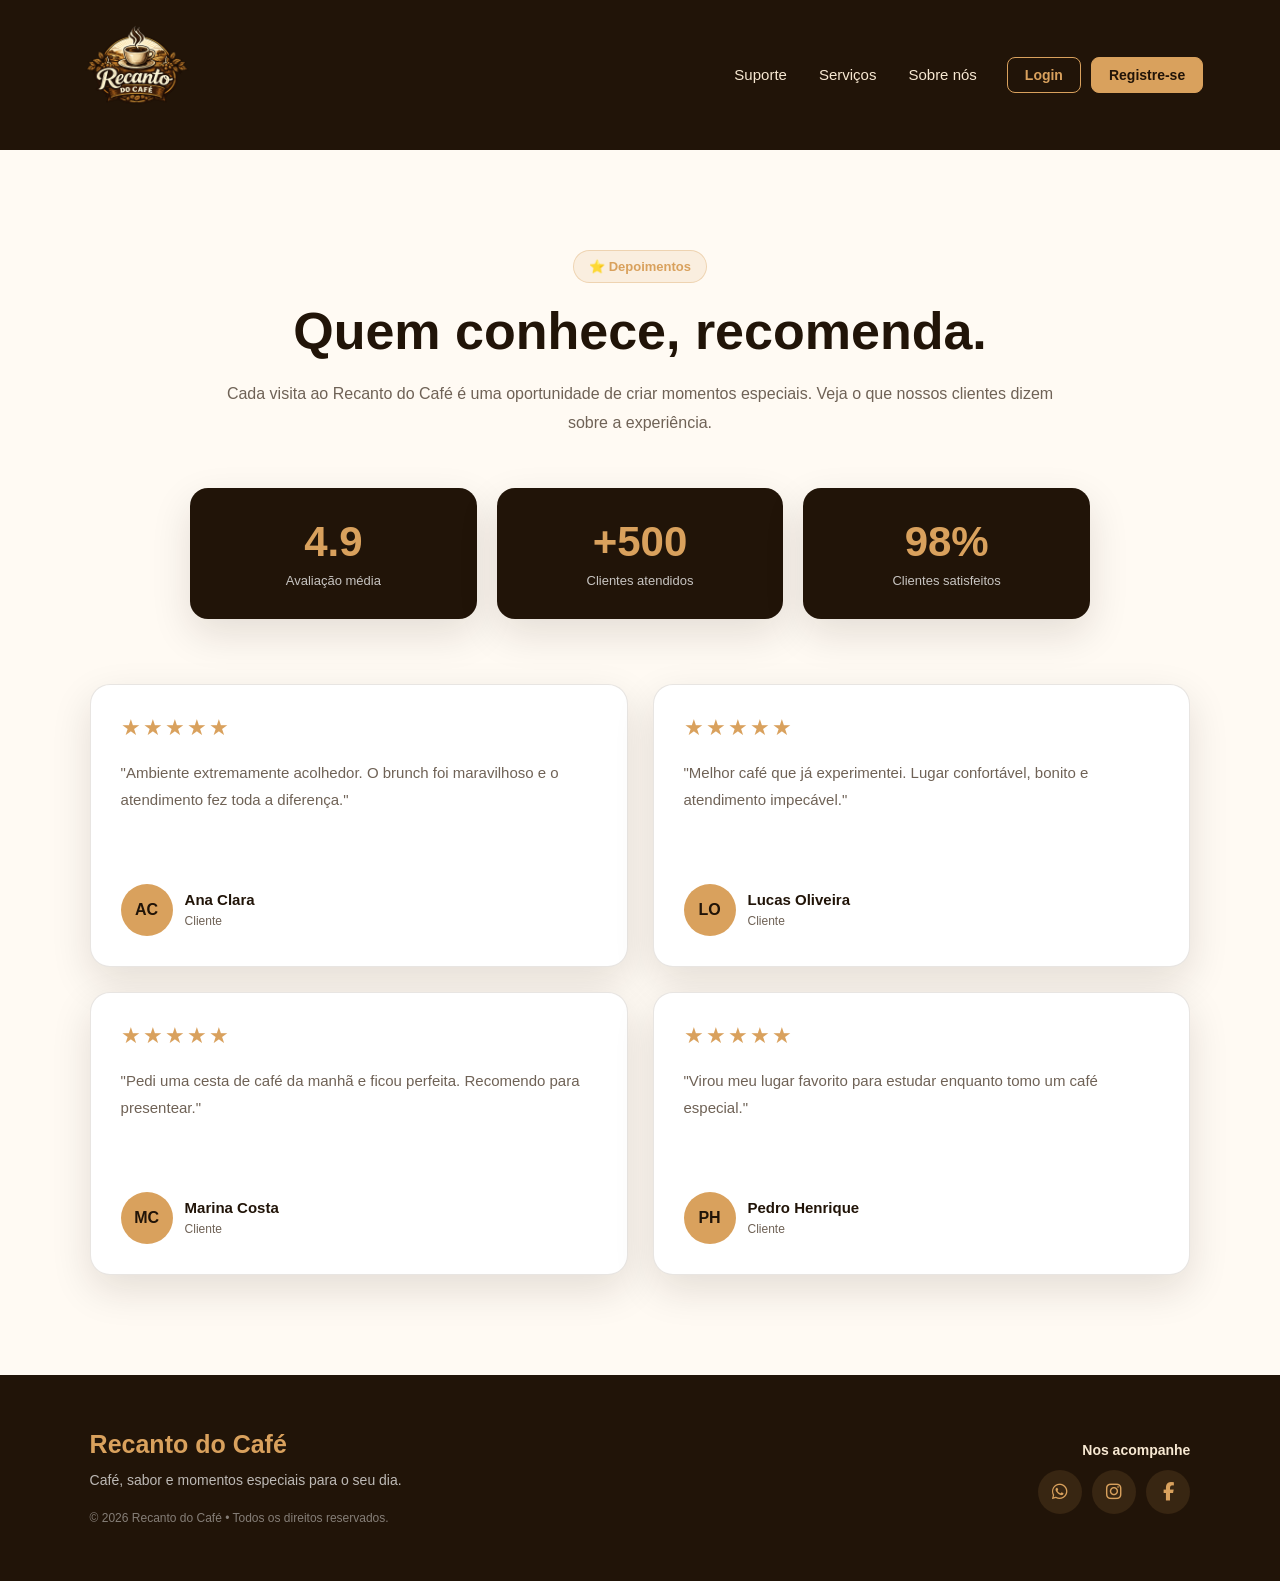
==== commit d3d3a418: "." ====
--- a/clientes.html
+++ b/clientes.html
@@ -8,7 +8,7 @@
     <link rel="stylesheet" href="assets/styles/forms.css">
     <link rel="stylesheet" href="assets/styles/responsividade.css">
     <link rel="icon" href="img/logo.png">
-    <link href="https://cdnjs.cloudflare.com/ajax/libs/font-awesome/7.3.1/css/all.min.css">
+    <link rel="stylesheet" href="https://cdnjs.cloudflare.com/ajax/libs/font-awesome/6.5.1/css/all.min.css">
     <title>Recanto do Café | Home</title>
 </head>
 
